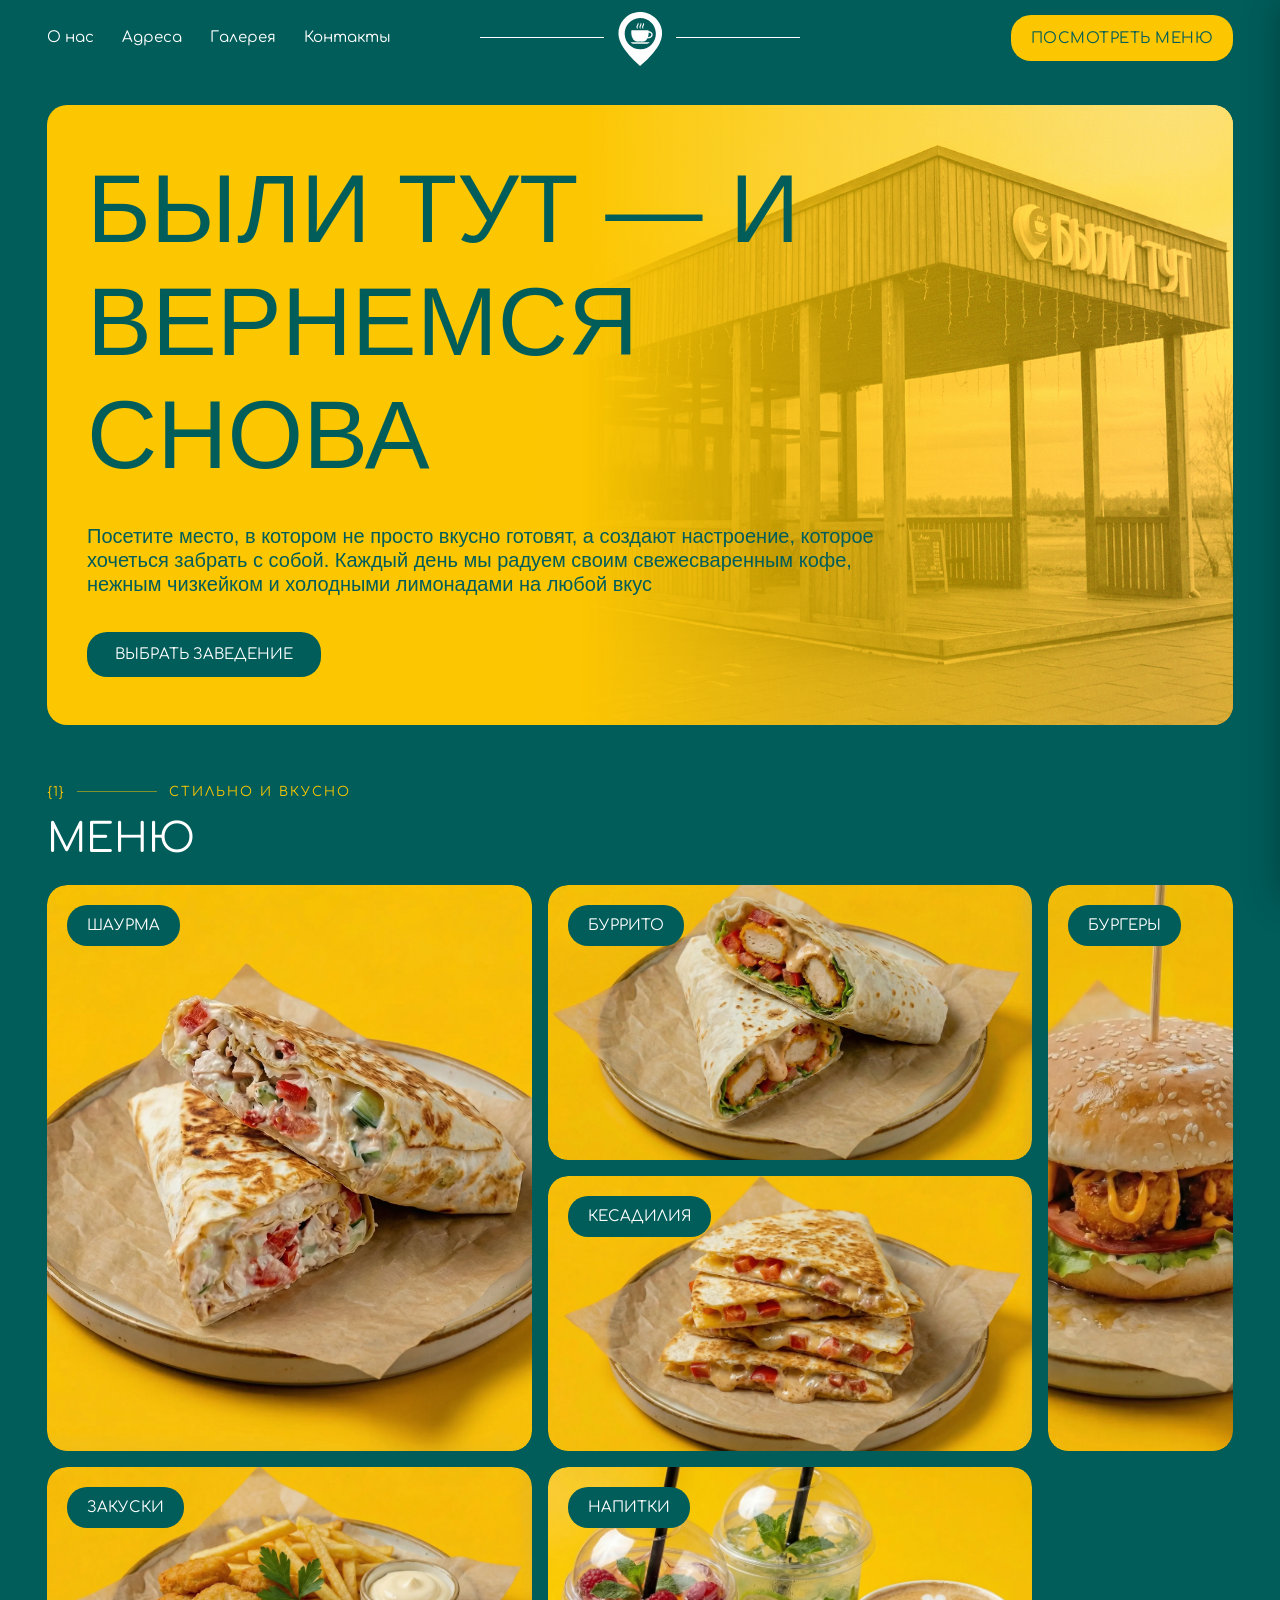
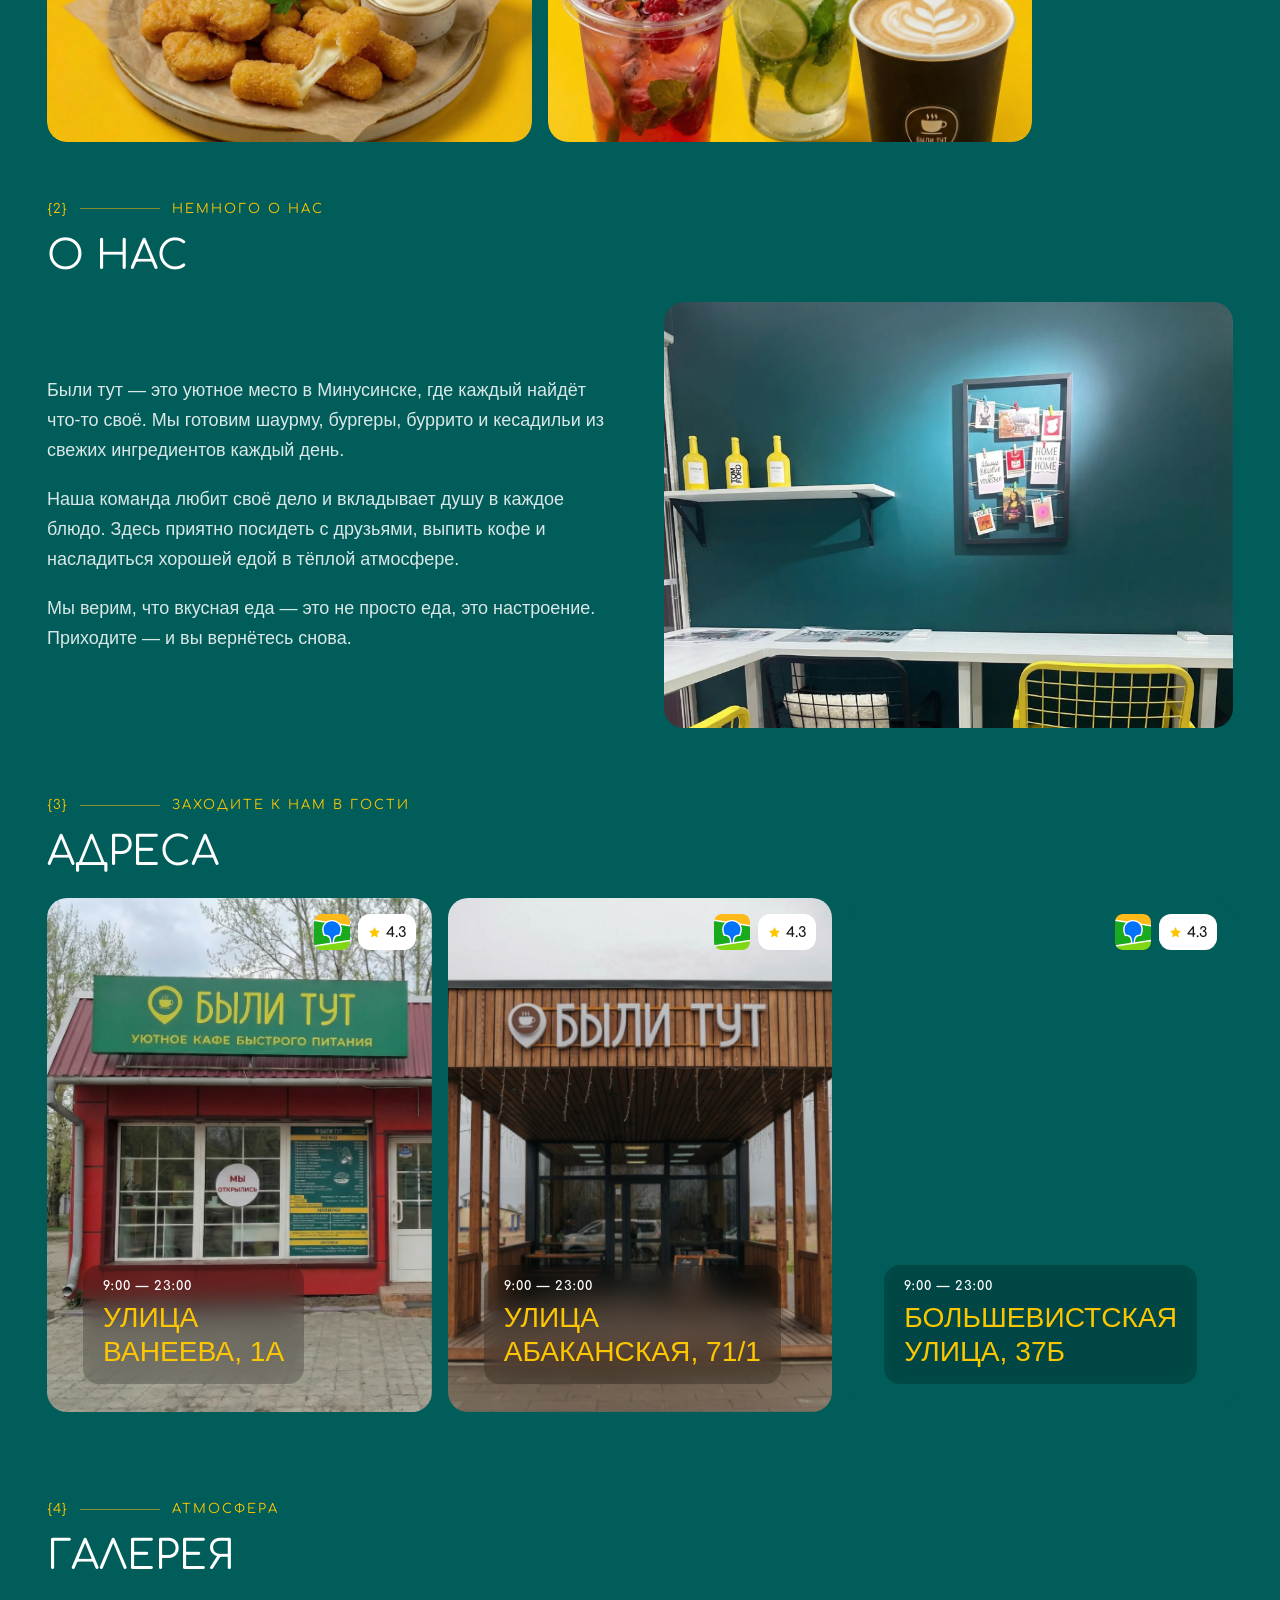
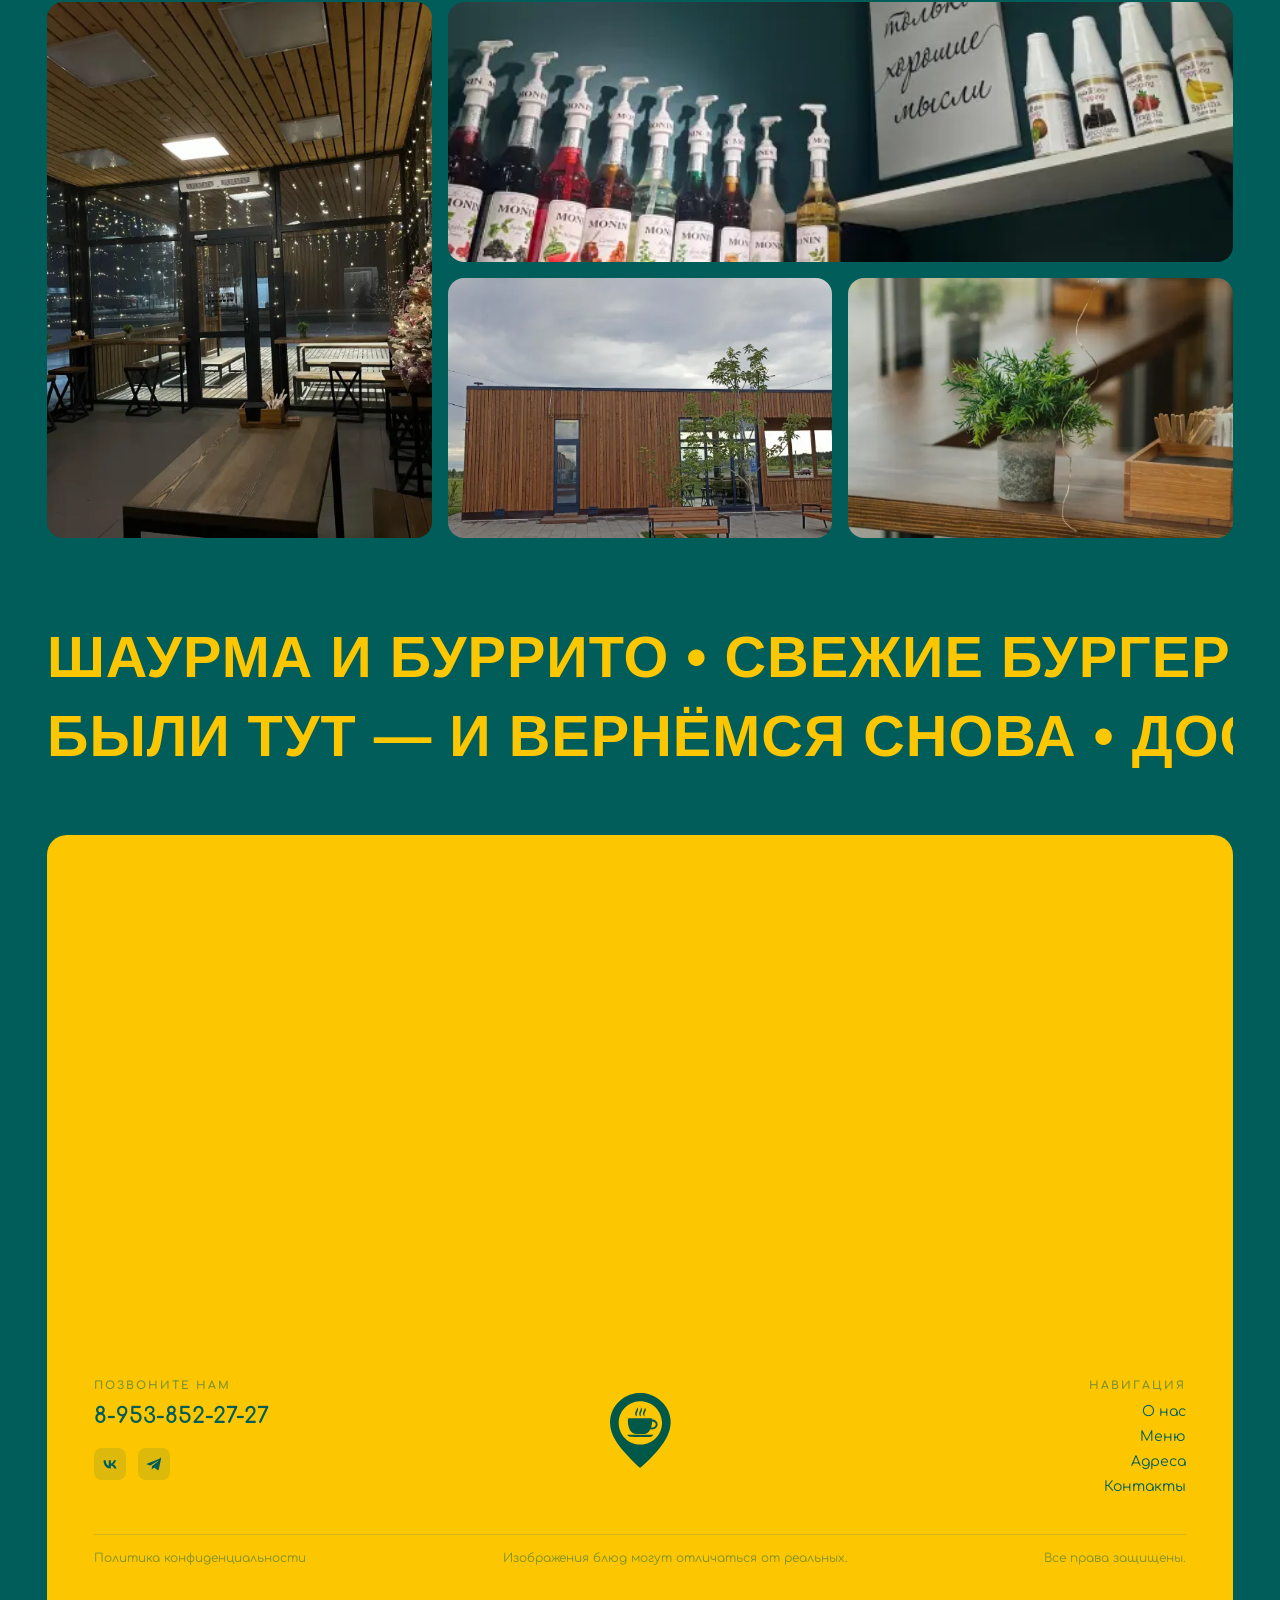
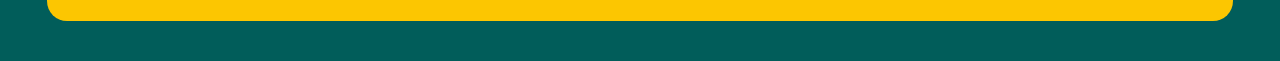
==== index.html @ b08dc9a2 "Add files via upload" ====
<!DOCTYPE html>
<html lang="ru">
<head>
  <meta charset="UTF-8" />
  <meta name="viewport" content="width=device-width, initial-scale=1.0" />

  <!-- SEO -->
  <title>Были Тут — кофейня в Минусинске</title>
  <meta name="description" content="Кофейня «Были Тут» в Минусинске. Свежесваренный кофе, нежные чизкейки, холодные лимонады. Три адреса: ул. Ванеева 1А, ул. Абаканская 71/1, Большевистская 37Б. Режим работы 9:00–23:00." />
  <meta name="keywords" content="кофейня Минусинск, кофе Минусинск, Были Тут, чизкейк, лимонад, кафе Минусинск" />
  <meta name="author" content="Были Тут" />
  <meta name="robots" content="index, follow" />
  <link rel="canonical" href="https://bulitut.ru/" />

  <!-- Open Graph (ВКонтакте, Telegram, соцсети) -->
  <meta property="og:type" content="website" />
  <meta property="og:url" content="https://bulitut.ru/" />
  <meta property="og:title" content="Были Тут — кофейня в Минусинске" />
  <meta property="og:description" content="Свежесваренный кофе, нежные чизкейки и холодные лимонады. Три адреса в Минусинске. Режим работы 9:00–23:00." />
  <meta property="og:image" content="https://bulitut.ru/images/og-image.png" />
  <meta property="og:locale" content="ru_RU" />
  <meta property="og:site_name" content="Были Тут" />

  <!-- Favicon -->
  <link rel="icon" type="image/svg+xml" href="images/logo.svg" />
  <link rel="apple-touch-icon" href="images/logo.svg" />
  <meta name="theme-color" content="#015d5a" />

  <link rel="stylesheet" href="style.css" />
  <link href="https://fonts.googleapis.com/css2?family=Comfortaa:wght@400;700&display=swap" rel="stylesheet" />
</head>
<body>

  <div class="page-transition" id="pageTransition"></div>

  <!-- NAVBAR -->
  <header class="navbar">
    <div class="navbar__inner">

      <nav class="navbar__links">
        <a href="#about">О нас</a>
        <a href="#addresses">Адреса</a>
        <a href="#gallery">Галерея</a>
        <a href="#contacts">Контакты</a>
      </nav>

      <div class="navbar__center">
        <div class="navbar__line"></div>
        <div class="navbar__logo">
          <img src="images/logo.svg" alt="Логотип" />
        </div>
        <div class="navbar__line"></div>
      </div>

      <div class="navbar__right">
        <a href="menu.html" class="navbar__yellow-btn">
          <span class="navbar__yellow-btn-text">ПОСМОТРЕТЬ МЕНЮ</span>
        </a>
      </div>

    </div>

    <!-- Mobile burger -->
    <button class="navbar__burger" id="burgerBtn" aria-label="Меню">
      <span></span><span></span><span></span>
    </button>

  </header>

  <!-- Drawer overlay -->
  <div class="drawer-overlay" id="drawerOverlay"></div>

  <!-- Side drawer -->
  <div class="drawer" id="mobileMenu">
    <button class="drawer__close" id="drawerClose" aria-label="Закрыть">&#x2715;</button>
    <nav class="drawer__nav">
      <a href="#about" class="drawer__link">О нас</a>
      <a href="#addresses" class="drawer__link">Адреса</a>
      <a href="#gallery" class="drawer__link">Галерея</a>
      <a href="#contacts" class="drawer__link">Контакты</a>
      <a href="menu.html" class="drawer__link drawer__link--menu">Посмотреть меню</a>
    </nav>
    <div class="drawer__socials">
      <a href="https://vk.com/im/channels/-231061182" class="drawer__social" target="_blank" aria-label="ВКонтакте">
        <span class="drawer__social__icon">
          <svg width="20" height="20" viewBox="0 0 36 36" fill="none" xmlns="http://www.w3.org/2000/svg">
            <path d="M19.267 25.967c-8.134 0-12.775-5.567-12.967-14.834h4.067c.133 6.6 3.034 9.4 5.334 9.967V11.133h3.833v5.867c2.267-.25 4.65-2.867 5.45-5.867h3.833c-.617 3.65-3.233 6.267-5.083 7.367 1.85.9 4.833 3.2 5.967 7.467h-4.217c-.9-2.8-3.133-4.967-5.95-5.25v5.25h-.267z" fill="currentColor"/>
          </svg>
        </span>
        <span>ВКонтакте</span>
      </a>
      <a href="https://t.me/bili_tut_minusinsk" class="drawer__social" target="_blank" aria-label="Telegram">
        <span class="drawer__social__icon">
          <svg width="20" height="20" viewBox="0 0 36 36" fill="none" xmlns="http://www.w3.org/2000/svg">
            <path d="M28.974 8.207 6.25 16.924c-1.517.608-1.508 1.453-.277 1.83l5.748 1.793 13.307-8.393c.628-.382 1.202-.177.73.243L14.3 21.88l-.424 5.927c.623 0 .898-.286 1.244-.62l2.985-2.9 6.207 4.583c1.143.63 1.965.305 2.25-1.06l4.073-19.18c.416-1.667-.636-2.423-2.661-1.423z" fill="currentColor"/>
          </svg>
        </span>
        <span>Telegram</span>
      </a>
    </div>
  </div>

  <main>

    <!-- HERO -->
    <section class="hero section-container" id="hero">
      <div class="hero__card">
        <img src="images/webp/background.webp" alt="" class="hero__bg" />
        <h1 class="hero__title">БЫЛИ ТУТ — И ВЕРНЕМСЯ СНОВА</h1>
        <p class="hero__desc">Посетите место, в котором не просто вкусно готовят, а создают настроение, которое хочеться забрать с собой. Каждый день мы радуем своим свежесваренным кофе, нежным чизкейком и холодными лимонадами на любой вкус</p>
        <a href="#addresses" class="btn-menu">ВЫБРАТЬ ЗАВЕДЕНИЕ</a>
      </div>
    </section>

    <!-- MENU SECTION -->
    <section class="menu-section section-container" id="menu">
      <div class="section-header">
        <span class="section-header__num">{1}</span>
        <span class="section-header__line"></span>
        <span class="section-header__sub">Стильно и вкусно</span>
      </div>
      <h2 class="section-title">МЕНЮ</h2>
      <div class="menu-grid">

        <!-- Большая карточка слева, занимает 2 строки -->
        <a href="menu.html#cat-shawarma" class="menu-card menu-card--big">
          <img src="images/webp/shawarma.webp" alt="Шаурма" class="menu-card__img" />
          <div class="card-label card-label--active" data-tab="shawarma">ШАУРМА</div>
        </a>

        <!-- Центр, верхняя -->
        <a href="menu.html#cat-burrito" class="menu-card menu-card--mid-top">
          <img src="images/webp/burito.webp" alt="Буррито" class="menu-card__img" />
          <div class="card-label" data-tab="burrito">БУРРИТО</div>
        </a>

        <!-- Узкая правая, занимает 2 строки -->
        <a href="menu.html#cat-burgers" class="menu-card menu-card--narrow">
          <img src="images/webp/burger.webp" alt="Бургеры" class="menu-card__img" />
          <div class="card-label" data-tab="burgers">БУРГЕРЫ</div>
        </a>

        <!-- Центр, нижняя -->
        <a href="menu.html#cat-kesadiliya" class="menu-card menu-card--mid-bot">
          <img src="images/webp/kesadiliya.webp" alt="Кесадилия" class="menu-card__img" />
          <div class="card-label" data-tab="kesadiliya">КЕСАДИЛИЯ</div>
        </a>

        <!-- Нижний ряд: левая -->
        <a href="menu.html#cat-snacks" class="menu-card menu-card--bot-left">
          <img src="images/webp/zakuski.webp" alt="Закуски" class="menu-card__img" />
          <div class="card-label" data-tab="snacks">ЗАКУСКИ</div>
        </a>

        <!-- Нижний ряд: правая -->
        <a href="menu.html#cat-drinks" class="menu-card menu-card--bot-right">
          <img src="images/webp/napitki.webp" alt="Напитки" class="menu-card__img" />
          <div class="card-label" data-tab="drinks">НАПИТКИ</div>
        </a>

      </div>
    </section>

    <!-- ABOUT -->
    <section class="about-section section-container" id="about">
      <div class="section-header">
        <span class="section-header__num">{2}</span>
        <span class="section-header__line"></span>
        <span class="section-header__sub">Немного о нас</span>
      </div>
      <h2 class="section-title">О НАС</h2>
      <div class="about-grid">
        <div class="about-grid__text">
          <p class="about-text">Были тут — это уютное место в Минусинске, где каждый найдёт что-то своё. Мы готовим шаурму, бургеры, буррито и кесадильи из свежих ингредиентов каждый день.</p>
          <p class="about-text">Наша команда любит своё дело и вкладывает душу в каждое блюдо. Здесь приятно посидеть с друзьями, выпить кофе и насладиться хорошей едой в тёплой атмосфере.</p>
          <p class="about-text">Мы верим, что вкусная еда — это не просто еда, это настроение. Приходите — и вы вернётесь снова.</p>
        </div>
        <div class="about-grid__img">
          <img src="images/webp/about.webp" alt="О нас" class="about-img" />
        </div>
      </div>
    </section>

    <!-- ADDRESSES -->
    <section class="addresses-section section-container" id="addresses">
      <div class="section-header">
        <span class="section-header__num">{3}</span>
        <span class="section-header__line"></span>
        <span class="section-header__sub">Заходите к нам в гости</span>
      </div>
      <h2 class="section-title">АДРЕСА</h2>

      <div class="addresses-grid">
        <div class="address-card address-card--img">
          <img src="images/webp/adres1.webp" alt="" class="address-card__bg" />
          <div class="address-card__glass"></div>
          <div class="address-card__badges">
            <a href="https://2gis.ru/minusinsk/firm/70000001091619477" class="address-badge address-badge--2gis" target="_blank" aria-label="2GIS">
              <img src="images/2gis.svg" alt="2GIS" width="36" height="36" />
            </a>
            <div class="address-badge address-badge--rating">
              <svg width="13" height="13" viewBox="0 0 24 24" fill="#FCC601" xmlns="http://www.w3.org/2000/svg"><path d="M12 2l3.09 6.26L22 9.27l-5 4.87L18.18 21 12 17.77 5.82 21 7 14.14 2 9.27l6.91-1.01L12 2z"/></svg>
              <span>4.3</span>
            </div>
          </div>
          <div class="address-card__info address-card__info--blur">
            <p class="address-card__hours">9:00 — 23:00</p>
            <p class="address-card__text">УЛИЦА<br>ВАНЕЕВА, 1А</p>
          </div>
        </div>
        <div class="address-card address-card--img">
          <img src="images/webp/adres2.webp" alt="" class="address-card__bg" />
          <div class="address-card__glass"></div>
          <div class="address-card__badges">
            <a href="https://2gis.ru/minusinsk/firm/70000001091619477" class="address-badge address-badge--2gis" target="_blank" aria-label="2GIS">
              <img src="images/2gis.svg" alt="2GIS" width="36" height="36" />
            </a>
            <div class="address-badge address-badge--rating">
              <svg width="13" height="13" viewBox="0 0 24 24" fill="#FCC601" xmlns="http://www.w3.org/2000/svg"><path d="M12 2l3.09 6.26L22 9.27l-5 4.87L18.18 21 12 17.77 5.82 21 7 14.14 2 9.27l6.91-1.01L12 2z"/></svg>
              <span>4.3</span>
            </div>
          </div>
          <div class="address-card__info address-card__info--blur">
            <p class="address-card__hours">9:00 — 23:00</p>
            <p class="address-card__text">УЛИЦА<br>АБАКАНСКАЯ, 71/1</p>
          </div>
        </div>
        <div class="address-card address-card--img">
          <div class="address-card__glass"></div>
          <div class="address-card__badges">
            <a href="https://2gis.ru/minusinsk/search/Були%20Тут" class="address-badge address-badge--2gis" target="_blank" aria-label="2GIS">
              <img src="images/2gis.svg" alt="2GIS" width="36" height="36" />
            </a>
            <div class="address-badge address-badge--rating">
              <svg width="13" height="13" viewBox="0 0 24 24" fill="#FCC601" xmlns="http://www.w3.org/2000/svg"><path d="M12 2l3.09 6.26L22 9.27l-5 4.87L18.18 21 12 17.77 5.82 21 7 14.14 2 9.27l6.91-1.01L12 2z"/></svg>
              <span>4.3</span>
            </div>
          </div>
          <div class="address-card__info address-card__info--blur">
            <p class="address-card__hours">9:00 — 23:00</p>
            <p class="address-card__text">БОЛЬШЕВИСТСКАЯ<br>УЛИЦА, 37Б</p>
          </div>
        </div>
      </div><!-- /addresses-grid -->
    </section>

    <!-- GALLERY -->
    <section class="gallery-section section-container" id="gallery">
      <div class="section-header">
        <span class="section-header__num">{4}</span>
        <span class="section-header__line"></span>
        <span class="section-header__sub">Атмосфера</span>
      </div>
      <h2 class="section-title">ГАЛЕРЕЯ</h2>
      <div class="gallery-grid">
        <div class="gallery-cell gallery-cell--big" onclick="openLightbox('images/webp/photo1.webp')">
          <img src="images/webp/photo1.webp" alt="" class="gallery-img" />
        </div>
        <div class="gallery-cell gallery-cell--sm" onclick="openLightbox('images/webp/photo2.webp')">
          <img src="images/webp/photo2.webp" alt="" class="gallery-img" />
        </div>
        <div class="gallery-cell gallery-cell--sm" onclick="openLightbox('images/webp/photo3.webp')">
          <img src="images/webp/photo3.webp" alt="" class="gallery-img" />
        </div>
        <div class="gallery-cell gallery-cell--sm" onclick="openLightbox('images/webp/photo4.webp')">
          <img src="images/webp/photo4.webp" alt="" class="gallery-img" />
        </div>
      </div>

      <!-- LIGHTBOX -->
      <div class="lightbox" id="lightbox" onclick="closeLightbox(event)">
        <button class="lightbox__close" onclick="closeLightbox()">&times;</button>
        <img src="" alt="" class="lightbox__img" id="lightbox-img" />
      </div>
    </section>

  <!-- MARQUEE TICKER -->
  <section class="ticker">
    <div class="ticker__inner">
      <div class="ticker__row ticker__row--1">
        <div class="ticker__track">
          <span>ШАУРМА И БУРРИТО &bull; СВЕЖИЕ БУРГЕРЫ КАЖДЫЙ ДЕНЬ &bull; КЕСАДИЛЬЯ С ЛЮБОЙ НАЧИНКОЙ &bull; ЗАКУСКИ И ЗАВТРАКИ ВЕСЬ ДЕНЬ &bull; ОГРОМНЫЙ ВЫБОР ЛИМОНАДОВ &bull; КОФЕ НА ЗЕРНЕ &bull; ШАУРМА И БУРРИТО &bull; СВЕЖИЕ БУРГЕРЫ КАЖДЫЙ ДЕНЬ &bull; КЕСАДИЛЬЯ С ЛЮБОЙ НАЧИНКОЙ &bull; ЗАКУСКИ И ЗАВТРАКИ ВЕСЬ ДЕНЬ &bull; ОГРОМНЫЙ ВЫБОР ЛИМОНАДОВ &bull; КОФЕ НА ЗЕРНЕ &bull;</span>
        </div>
      </div>
      <div class="ticker__row ticker__row--2">
        <div class="ticker__track ticker__track--reverse">
          <span>БЫЛИ ТУТ — И ВЕРНЁМСЯ СНОВА &bull; ДОСТАВКА ПО МИНУСИНСКУ &bull; ВЫБОР КАКАО, ДЕСЕРТОВ, ВЫПЕЧКИ И ЗАКУСОК &bull; ГОТОВИМ ИЗ СВЕЖИХ ИНГРЕДИЕНТОВ &bull; УЮТНАЯ АТМОСФЕРА &bull; РАБОТАЕМ 9:00 — 23:00 &bull; БЫЛИ ТУТ — И ВЕРНЁМСЯ СНОВА &bull; ДОСТАВКА ПО МИНУСИНСКУ &bull; ВЫБОР КАКАО, ДЕСЕРТОВ, ВЫПЕЧКИ И ЗАКУСОК &bull; ГОТОВИМ ИЗ СВЕЖИХ ИНГРЕДИЕНТОВ &bull; УЮТНАЯ АТМОСФЕРА &bull; РАБОТАЕМ 9:00 — 23:00 &bull;</span>
        </div>
      </div>
    </div>
  </section>

  </main>

  <!-- FOOTER -->
  <footer class="footer">
    <div class="section-container">
    <div class="footer__card">
    <div class="footer__map-section">
      <div id="footer-map" class="footer__map"></div>
    </div>
    <div class="footer__inner">

      <div class="footer__left">
        <p class="footer__label">Позвоните нам</p>
        <a href="tel:+79538522727" class="footer__phone">8-953-852-27-27</a>
        <div class="footer__socials">
          <a href="https://vk.com/im/channels/-231061182" class="footer__social-link" target="_blank" aria-label="ВКонтакте">
            <svg width="20" height="20" viewBox="0 0 36 36" fill="none" xmlns="http://www.w3.org/2000/svg">
              <path d="M19.267 25.967c-8.134 0-12.775-5.567-12.967-14.834h4.067c.133 6.6 3.034 9.4 5.334 9.967V11.133h3.833v5.867c2.267-.25 4.65-2.867 5.45-5.867h3.833c-.617 3.65-3.233 6.267-5.083 7.367 1.85.9 4.833 3.2 5.967 7.467h-4.217c-.9-2.8-3.133-4.967-5.95-5.25v5.25h-.267z" fill="currentColor"/>
            </svg>
          </a>
          <a href="https://t.me/bili_tut_minusinsk" class="footer__social-link" target="_blank" aria-label="Telegram">
            <svg width="20" height="20" viewBox="0 0 36 36" fill="none" xmlns="http://www.w3.org/2000/svg">
              <path d="M28.974 8.207 6.25 16.924c-1.517.608-1.508 1.453-.277 1.83l5.748 1.793 13.307-8.393c.628-.382 1.202-.177.73.243L14.3 21.88l-.424 5.927c.623 0 .898-.286 1.244-.62l2.985-2.9 6.207 4.583c1.143.63 1.965.305 2.25-1.06l4.073-19.18c.416-1.667-.636-2.423-2.661-1.423z" fill="currentColor"/>
            </svg>
          </a>
        </div>
      </div>

      <div class="footer__center">
        <a href="#" onclick="window.scrollTo({top:0,behavior:'smooth'});return false;">
          <img src="images/logo.svg" alt="Логотип" class="footer__logo" />
        </a>
      </div>

      <div class="footer__right">
        <p class="footer__label">Навигация</p>
        <nav class="footer__nav">
          <a href="#about">О нас</a>
          <a href="#menu">Меню</a>
          <a href="#addresses">Адреса</a>
          <a href="#contacts">Контакты</a>
        </nav>
      </div>

    </div>

    <div class="footer__divider"></div>

    <div class="footer__bottom">
      <a href="#" class="footer__privacy">Политика конфиденциальности</a>
      <span class="footer__copy">Изображения блюд могут отличаться от реальных.</span>
      <span class="footer__rights">Все права защищены.</span>
    </div>
    </div><!-- /footer__card -->
    </div><!-- /section-container -->
  </footer>

  <script>
    const pt = document.getElementById('pageTransition');

    // Плавное появление при загрузке
    window.addEventListener('DOMContentLoaded', () => {
      requestAnimationFrame(() => {
        pt.classList.add('page-transition--hidden');
      });
    });

    // Плавный уход при переходе на menu.html
    document.addEventListener('DOMContentLoaded', () => {
      document.querySelectorAll('a[href="menu.html"]').forEach(link => {
        link.addEventListener('click', function(e) {
          e.preventDefault();
          const href = this.href;
          pt.classList.remove('page-transition--hidden');
          setTimeout(() => { window.location.href = href; }, 280);
        });
      });

      // Drawer toggle
      const burger = document.getElementById('burgerBtn');
      const drawer = document.getElementById('mobileMenu');
      const overlay = document.getElementById('drawerOverlay');
      const drawerClose = document.getElementById('drawerClose');

      function openDrawer() {
        drawer.classList.add('open');
        overlay.classList.add('open');
        document.body.style.overflow = 'hidden';
      }

      function closeDrawer() {
        drawer.classList.remove('open');
        overlay.classList.remove('open');
        document.body.style.overflow = '';
      }

      burger.addEventListener('click', openDrawer);
      drawerClose.addEventListener('click', closeDrawer);
      overlay.addEventListener('click', closeDrawer);

      drawer.querySelectorAll('a').forEach(link => {
        link.addEventListener('click', closeDrawer);
      });
    });
  </script>

  <script src="https://api-maps.yandex.ru/2.1/?apikey=YOUR_API_KEY&lang=ru_RU" type="text/javascript"></script>
  <script>
    ymaps.ready(init);
    function init(){
      var myMap = new ymaps.Map("footer-map", {
        center: [53.7098, 91.6872],
        zoom: 13,
        controls: ['zoomControl']
      });
      
      var locations = [
        {coords: [53.7098, 91.6872], name: 'ул. Ванеева, 1А'},
        {coords: [53.7050, 91.6950], name: 'ул. Абаканская, 71/1'},
        {coords: [53.699882, 91.710499], name: 'Большевистская ул., 37Б'}
      ];
      
      locations.forEach(function(loc) {
        var placemark = new ymaps.Placemark(loc.coords, {
          balloonContent: loc.name
        }, {
          preset: 'islands#redDotIcon'
        });
        myMap.geoObjects.add(placemark);
      });
    }
  </script>
  <script src="script.js"></script>
  <script>
    function openLightbox(src) {
      document.getElementById('lightbox-img').src = src;
      document.getElementById('lightbox').classList.add('active');
      document.body.style.overflow = 'hidden';
    }
    function closeLightbox(e) {
      if (e && e.target === document.getElementById('lightbox-img')) return;
      document.getElementById('lightbox').classList.remove('active');
      document.getElementById('lightbox-img').src = '';
      document.body.style.overflow = '';
    }
    document.addEventListener('keydown', function(e) {
      if (e.key === 'Escape') closeLightbox();
    });
  </script>
</body>
</html>
---- style.css ----
/* ===========================
   FONTS
   =========================== */
@font-face {
  font-family: 'TildaSans';
  src: url('images/TildaSans-VF.ttf') format('truetype');
  font-weight: 100 900;
}

/* ===========================
   RESET
   =========================== */
*, *::before, *::after {
  box-sizing: border-box;
  margin: 0;
  padding: 0;
}

html { scroll-behavior: smooth; }

body {
  background-color: #015d5a;
  color: #fff;
  font-family: 'Comfortaa', sans-serif;
  min-height: 100vh;
}

/* ===========================
   CONTAINER
   =========================== */
.section-container {
  width: 100%;
  max-width: 1440px;
  margin: 0 auto;
  padding-left: 47px;
  padding-right: 47px;
}

/* ===========================
   NAVBAR
   =========================== */
.navbar {
  position: sticky;
  top: 0;
  z-index: 100;
  background-color: #015d5a;
  width: 100%;
}

.navbar__inner {
  max-width: 1440px;
  margin: 0 auto;
  padding: 0 47px;
  height: 75px;
  display: flex;
  align-items: center;
  justify-content: space-between;
  position: relative;
}

/* Left links */
.navbar__links {
  display: flex;
  align-items: center;
  gap: 28px;
  flex-shrink: 0;
}

.navbar__links a {
  color: #fff;
  text-decoration: none;
  font-family: 'Comfortaa', sans-serif;
  font-size: 15px;
  white-space: nowrap;
}

.navbar__links a:hover { opacity: 0.75; }

/* Center: line + logo + line */
.navbar__center {
  position: absolute;
  left: 50%;
  transform: translateX(-50%);
  display: flex;
  align-items: center;
  gap: 0;
  width: 320px;
}

.navbar__line {
  flex: 1;
  max-width: 160px;
  height: 1px;
  background: #fff;
}

.navbar__logo {
  flex-shrink: 0;
  width: 72px;
  height: 75px;
  display: flex;
  align-items: center;
  justify-content: center;
}

.navbar__logo img {
  width: 72px;
  height: auto;
  object-fit: contain;
  display: block;
}

/* Right: phone + yellow btn */
.navbar__right {
  display: flex;
  align-items: center;
  gap: 12px;
  flex-shrink: 0;
}

.navbar__phone-box {
  border: 1px solid #fcc601;
  border-radius: 20px;
  padding: 0 20px;
  height: 46px;
  min-height: 46px;
  display: flex;
  align-items: center;
  justify-content: center;
  box-sizing: border-box;
}

.navbar__phone {
  color: #fff;
  text-decoration: none;
  font-family: 'Comfortaa', sans-serif;
  font-size: 15px;
  white-space: nowrap;
  line-height: 1;
  display: flex;
  align-items: center;
  padding-top: 2px;
}

.navbar__yellow-btn {
  background-color: #fcc601;
  border-radius: 20px;
  height: 46px;
  min-height: 46px;
  width: auto;
  padding: 0 20px;
  display: flex;
  align-items: center;
  justify-content: center;
  gap: 10px;
  cursor: pointer;
  box-sizing: border-box;
  text-decoration: none;
  flex-shrink: 0;
}
.navbar__yellow-btn-text {
  font-family: 'Comfortaa', sans-serif;
  font-size: 15px;
  color: #015d5a;
  letter-spacing: 0.5px;
  padding-top: 2px;
}

/* Burger (mobile only) */
.navbar__burger {
  display: none;
  flex-direction: column;
  justify-content: space-between;
  width: 26px;
  height: 18px;
  background: none;
  border: none;
  cursor: pointer;
  padding: 0;
  position: absolute;
  right: 47px;
  top: 50%;
  transform: translateY(-50%);
}

.navbar__burger span {
  display: block;
  width: 100%;
  height: 2px;
  background: #fff;
  border-radius: 2px;
  transition: all 0.3s;
}

/* ===========================
   DRAWER (side menu)
   =========================== */
.drawer-overlay {
  display: none;
  position: fixed;
  inset: 0;
  background: rgba(0, 0, 0, 0.45);
  z-index: 200;
  opacity: 0;
  transition: opacity 0.3s ease;
}

.drawer-overlay.open {
  display: block;
  opacity: 1;
}

.drawer {
  position: fixed;
  top: 0;
  right: 0;
  bottom: 0;
  width: 280px;
  background: #015d5a;
  z-index: 201;
  display: flex;
  flex-direction: column;
  padding: 28px 28px 36px;
  transform: translateX(100%);
  transition: transform 0.32s cubic-bezier(0.4, 0, 0.2, 1);
  box-shadow: -4px 0 32px rgba(0,0,0,0.25);
}

.drawer.open {
  transform: translateX(0);
}

.drawer__close {
  align-self: flex-end;
  width: 36px;
  height: 36px;
  border-radius: 50%;
  background: rgba(255,255,255,0.12);
  border: none;
  color: #fff;
  font-size: 17px;
  cursor: pointer;
  display: flex;
  align-items: center;
  justify-content: center;
  margin-bottom: 32px;
  flex-shrink: 0;
  transition: background 0.2s;
}

.drawer__close:hover {
  background: rgba(255,255,255,0.22);
}

.drawer__nav {
  display: flex;
  flex-direction: column;
  gap: 8px;
  flex: 1;
}

.drawer__link {
  color: rgba(255,255,255,0.85);
  text-decoration: none;
  font-family: 'Comfortaa', sans-serif;
  font-size: 18px;
  font-weight: 400;
  padding: 10px 0;
  transition: color 0.2s;
}

.drawer__link:hover {
  color: #fcc601;
}

.drawer__link--menu {
  margin-top: 16px;
  background: #fcc601;
  color: #015d5a;
  border-radius: 20px;
  padding: 13px 20px;
  font-weight: 700;
  font-size: 14px;
  text-align: center;
  letter-spacing: 0.5px;
  border-bottom: none;
}

.drawer__link--menu:hover {
  opacity: 0.88;
  color: #015d5a;
}

.drawer__socials {
  display: flex;
  flex-direction: column;
  gap: 10px;
  margin-top: 28px;
}

.drawer__social {
  display: flex;
  align-items: center;
  gap: 12px;
  color: rgba(255,255,255,0.7);
  text-decoration: none;
  font-family: 'Comfortaa', sans-serif;
  font-size: 14px;
  transition: color 0.2s;
  padding: 4px 0;
}

.drawer__social:hover {
  color: #fff;
}

.drawer__social__icon {
  display: flex;
  align-items: center;
  justify-content: center;
  width: 32px;
  height: 32px;
  border-radius: 8px;
  background: rgba(255,255,255,0.12);
  flex-shrink: 0;
  transition: background 0.2s;
}

.drawer__social:hover .drawer__social__icon {
  background: rgba(255,255,255,0.22);
}

.drawer__social svg {
  width: 20px;
  height: 20px;
}

/* ===========================
   HERO
   =========================== */
.hero {
  padding-top: 30px;
  padding-bottom: 50px;
}

.hero__card {
  background-color: #fcc601;
  border-radius: 20px;
  padding: 48px 40px 48px 40px;
  width: 100%;
  position: relative;
  overflow: hidden;
}

.hero__card::after {
  content: '';
  position: absolute;
  inset: 0;
  z-index: 2;
  border-radius: 20px;
  pointer-events: none;
  opacity: 0.32;
  -webkit-mask-image: linear-gradient(to right, transparent 40%, rgba(0,0,0,0.5) 65%, black 82%);
  mask-image: linear-gradient(to right, transparent 40%, rgba(0,0,0,0.5) 65%, black 82%);
  background-image: url("data:image/svg+xml,%3Csvg viewBox='0 0 256 256' xmlns='http://www.w3.org/2000/svg'%3E%3Cfilter id='noise'%3E%3CfeTurbulence type='fractalNoise' baseFrequency='0.9' numOctaves='4' stitchTiles='stitch'/%3E%3C/filter%3E%3Crect width='100%25' height='100%25' filter='url(%23noise)'/%3E%3C/svg%3E");
  background-size: 80px 80px;
  background-repeat: repeat;
  mix-blend-mode: overlay;
  animation: grainShift 0.08s steps(1) infinite;
}

@keyframes grainShift {
  0%   { background-position: 0 0; }
  10%  { background-position: -5% -10%; }
  20%  { background-position: -15% 5%; }
  30%  { background-position: 7% -25%; }
  40%  { background-position: -5% 25%; }
  50%  { background-position: -15% 10%; }
  60%  { background-position: 15% 0%; }
  70%  { background-position: 0% 15%; }
  80%  { background-position: 3% 35%; }
  90%  { background-position: -10% 10%; }
  100% { background-position: 0 0; }
}

/* Hero background image */
.hero__bg {
  position: absolute;
  top: 0;
  right: 0;
  width: 55%;
  height: 100%;
  object-fit: cover;
  object-position: 90% 70%;
  z-index: 0;
  filter: sepia(1) saturate(1.8) brightness(0.95) hue-rotate(-10deg);
  -webkit-mask-image: linear-gradient(to right, transparent 0%, rgba(0,0,0,0.6) 63%, black 93%);
  mask-image: linear-gradient(to right, transparent 0%, rgba(0,0,0,0.6) 63%, black 93%);
}

/* Yellow color overlay on top of hero bg */
.hero__card::before {
  content: '';
  position: absolute;
  top: 0;
  right: 0;
  width: 55%;
  height: 100%;
  background: linear-gradient(to right, transparent 0%, rgba(252,198,1,0.25) 50%, rgba(252,198,1,0.45) 100%);
  z-index: 1;
  border-radius: 0 20px 20px 0;
  pointer-events: none;
}

/* Поднять текст поверх фото */
.hero__card > *:not(.hero__bg) {
  position: relative;
  z-index: 3;
}

.hero__title {
  font-family: Arial, sans-serif;
  font-size: clamp(40px, 7.6vw, 110px);
  font-weight: normal;
  color: #015d5a;
  line-height: 1.16;
  margin-bottom: 32px;
  max-width: 860px;
}

.hero__desc {
  font-family: 'TildaSans', sans-serif;
  font-size: 20px;
  line-height: 120%;
  color: #015d5a;
  margin-bottom: 36px;
  max-width: 792px;
}

.btn-menu {
  display: inline-block;
  background-color: #015d5a;
  color: #fff;
  border: none;
  border-radius: 20px;
  padding: 14px 28px;
  font-family: 'Comfortaa', sans-serif;
  font-size: 15px;
  cursor: pointer;
  text-decoration: none;
  transition: opacity 0.2s;
}

.btn-menu:hover { opacity: 0.85; }

/* ===========================
   SECTION TITLE
   =========================== */
.section-title {
  font-family: 'Comfortaa', sans-serif;
  font-size: 40px;
  font-weight: normal;
  color: #fff;
  margin-bottom: 24px;
}
.section-header {
  display: flex;
  align-items: center;
  gap: 12px;
  margin-bottom: 18px;
}
.section-header__num {
  font-family: 'Comfortaa', sans-serif;
  font-size: 13px;
  color: #FCC601;
  letter-spacing: 1px;
  white-space: nowrap;
}
.section-header__line {
  flex: 1;
  height: 1px;
  background: #FCC601;
  opacity: 0.5;
  max-width: 80px;
}
.section-header__sub {
  font-family: 'Comfortaa', sans-serif;
  font-size: 13px;
  color: #FCC601;
  letter-spacing: 2px;
  text-transform: uppercase;
  white-space: nowrap;
}

/* ===========================
   MENU SECTION
   =========================== */
.menu-section {
  padding-top: 10px;
  padding-bottom: 50px;
}

/*
  Grid layout (from JSON coordinates, relative proportions):
  Columns: 552 | 551 | 211  → roughly 41% | 41% | 16%  (gap 16px)
  Rows:    row1=275px  row2=275px  row3=275px
  Big card:    col1, rows 1-2
  Mid-top:     col2, row1
  Narrow:      col3, rows 1-2
  Mid-bot:     col2, row2
  Bot-left:    col1, row3
  Bot-right:   col2, row3
*/
.menu-grid {
  display: grid;
  grid-template-columns: 552fr 551fr 211fr;
  grid-template-rows: 275px 275px 275px;
  gap: 16px;
}

.menu-card {
  background-color: #015d5a;
  border-radius: 20px;
  position: relative;
  overflow: hidden;
  display: block;
  text-decoration: none;
  cursor: pointer;
}

/* Big card: col1, rows 1+2 */
.menu-card--big {
  grid-column: 1 / 2;
  grid-row: 1 / 3;
}

/* Mid top: col2, row1 */
.menu-card--mid-top {
  grid-column: 2 / 3;
  grid-row: 1 / 2;
}

/* Narrow: col3, rows 1+2 */
.menu-card--narrow {
  grid-column: 3 / 4;
  grid-row: 1 / 3;
}

/* Mid bot: col2, row2 */
.menu-card--mid-bot {
  grid-column: 2 / 3;
  grid-row: 2 / 3;
}

/* Bot left: col1, row3 */
.menu-card--bot-left {
  grid-column: 1 / 2;
  grid-row: 3 / 4;
}

/* Bot right: col2, row3 */
.menu-card--bot-right {
  grid-column: 2 / 3;
  grid-row: 3 / 4;
}

/* Menu card image */
.menu-card__img {
  position: absolute;
  inset: 0;
  width: 100%;
  height: 100%;
  object-fit: cover;
  border-radius: 20px;
  z-index: 0;
  transform: scale(1);
  transition: transform 0.6s cubic-bezier(0.25, 0.46, 0.45, 0.94);
  will-change: transform;
}

.menu-card:hover .menu-card__img {
  transform: scale(1.07);
}

.menu-card--bot-right .menu-card__img {
  object-position: center 40%;
}

/* Label badge inside card */
.card-label {
  display: inline-block;
  background-color: #015d5a;
  color: #fff;
  font-family: 'Comfortaa', sans-serif;
  font-size: 15px;
  border-radius: 20px;
  padding: 12px 20px;
  position: absolute;
  top: 20px;
  left: 20px;
  cursor: default;
  user-select: none;
  white-space: nowrap;
  z-index: 1;
}

/* ===========================
   ABOUT SECTION
   =========================== */
.about-section {
  padding-top: 10px;
  padding-bottom: 60px;
}

.about-grid {
  display: grid;
  grid-template-columns: 1fr 1fr;
  gap: 48px;
  align-items: center;
}

.about-grid__text {
  display: flex;
  flex-direction: column;
  gap: 20px;
}

.about-text {
  font-family: 'TildaSans', sans-serif;
  font-size: 18px;
  line-height: 1.65;
  color: rgba(255, 255, 255, 0.85);
}

.about-grid__img {
  border-radius: 20px;
  overflow: hidden;
  aspect-ratio: 4 / 3;
  background-color: #015d5a;
}

.about-grid__img img {
  width: 100%;
  height: 100%;
  object-fit: cover;
  object-position: center 15%;
  display: block;
}

/* ===========================
   PAGE TRANSITION
   =========================== */
.page-transition {
  position: fixed;
  inset: 0;
  background: #015d5a;
  z-index: 99999;
  opacity: 1;
  pointer-events: all;
  transition: opacity 0.25s ease;
}

.page-transition--out {
  opacity: 1;
  pointer-events: all;
}

.page-transition--hidden {
  opacity: 0;
  pointer-events: none;
}

/* ===========================
   SECTION DIVIDER
   =========================== */
.section-divider {
  display: flex;
  align-items: center;
  gap: 20px;
  padding: 0 47px;
  margin: 8px 0;
}

.section-divider__line {
  flex: 1;
  height: 1px;
  background: rgba(1,93,90,0.2);
}

.section-divider__icon {
  width: 48px;
  height: 48px;
  border-radius: 50%;
  background: #015d5a;
  color: #fff;
  display: flex;
  align-items: center;
  justify-content: center;
  flex-shrink: 0;
}

/* ===========================
   ADDRESSES SECTION
   =========================== */
.addresses-section {
  padding-top: 10px;
  padding-bottom: 80px;
  overflow: hidden;
}


.addresses-grid {
  display: grid;
  grid-template-columns: repeat(3, 1fr);
  gap: 16px;
}

.address-card {
  background-color: #015d5a;
  border-radius: 20px;
  overflow: hidden;
  min-height: 514px;
  display: flex;
  align-items: flex-end;
  padding: 24px 32px;
}

.address-card__text {
  font-family: Arial, sans-serif;
  font-size: clamp(22px, 2.8vw, 40px);
  font-weight: normal;
  color: #015d5a;
  line-height: 1.2;
}

.address-card:nth-child(1) .address-card__text {
  max-width: 335px;
}

.address-card:nth-child(2) .address-card__text {
  max-width: 378px;
}

/* Address card with background image */
.address-card--img {
  position: relative;
  overflow: hidden;
}

.address-card__bg {
  position: absolute;
  inset: 0;
  width: 100%;
  height: 100%;
  object-fit: cover;
  z-index: 0;
  transform: scale(1);
  transition: transform 0.6s cubic-bezier(0.25, 0.46, 0.45, 0.94);
  will-change: transform;
}

.address-card--img:hover .address-card__bg {
  transform: scale(1.08);
}

/* Gradient overlay — removed */

/* Glass overlay — hidden */
.address-card__glass {
  display: none;
}

/* Top-right badges */
.address-card__badges {
  position: absolute;
  top: 16px;
  right: 16px;
  z-index: 3;
  display: flex;
  align-items: center;
  gap: 8px;
}

.address-badge {
  display: flex;
  align-items: center;
  justify-content: center;
  border-radius: 12px;
  height: 36px;
}

.address-badge--2gis {
  width: 36px;
  background: none;
  text-decoration: none;
  flex-shrink: 0;
  transition: opacity 0.2s;
  padding: 0;
}

.address-badge--2gis:hover { opacity: 0.85; }

.address-badge--rating {
  background: #fff;
  padding: 0 10px;
  gap: 5px;
  font-family: 'Comfortaa', sans-serif;
  font-size: 14px;
  font-weight: 700;
  color: #1a1a1a;
}

/* Blur backdrop behind text */
.address-card__info--blur {
  backdrop-filter: blur(12px) brightness(0.92);
  -webkit-backdrop-filter: blur(12px) brightness(0.92);
  background: rgba(0, 0, 0, 0.18);
  border-radius: 16px;
  padding: 14px 20px 16px;
  margin: 0 4px 4px;
  width: fit-content;
}

/* Text above all overlays */
.address-card--img .address-card__info {
  position: relative;
  z-index: 3;
  display: flex;
  flex-direction: column;
  gap: 4px;
}

.address-card--img .address-card__text {
  color: #FCC601;
  font-size: clamp(18px, 2.2vw, 32px);
}

.address-card__hours {
  font-family: 'Comfortaa', sans-serif;
  font-size: clamp(11px, 1vw, 13px);
  color: #fff;
  letter-spacing: 1px;
  font-weight: 700;
  margin-bottom: 4px;
}

/* ===========================
   GALLERY SECTION
   =========================== */
.gallery-section {
  padding-top: 10px;
  padding-bottom: 80px;
}

.gallery-grid {
  display: grid;
  grid-template-columns: 1fr 1fr 1fr;
  grid-template-rows: 260px 260px;
  gap: 16px;
}

.gallery-cell {
  overflow: hidden;
  border-radius: 16px;
  cursor: pointer;
}

/* ячейка 1 — большая, левая колонка, обе строки */
.gallery-grid > .gallery-cell:nth-child(1) {
  grid-column: 1;
  grid-row: 1 / 3;
}

/* ячейка 2 — правый верх, колонки 2-3, строка 1 */
.gallery-grid > .gallery-cell:nth-child(2) {
  grid-column: 2 / 4;
  grid-row: 1;
}

/* ячейка 3 — правый низ слева, колонка 2, строка 2 */
.gallery-grid > .gallery-cell:nth-child(3) {
  grid-column: 2;
  grid-row: 2;
}

/* ячейка 4 — правый низ справа, колонка 3, строка 2 */
.gallery-grid > .gallery-cell:nth-child(4) {
  grid-column: 3;
  grid-row: 2;
}

.gallery-img {
  width: 100%;
  height: 100%;
  object-fit: cover;
  display: block;
}

.gallery-grid > .gallery-cell:nth-child(2) .gallery-img {
  object-position: center 80%;
}

/* ===========================
   LIGHTBOX
   =========================== */
.lightbox {
  display: none;
  position: fixed;
  inset: 0;
  background: rgba(0, 0, 0, 0.85);
  z-index: 9999;
  align-items: center;
  justify-content: center;
}

.lightbox.active {
  display: flex;
}

.lightbox__img {
  max-width: 90vw;
  max-height: 90vh;
  border-radius: 12px;
  object-fit: contain;
  box-shadow: 0 8px 40px rgba(0,0,0,0.6);
}

.lightbox__close {
  position: absolute;
  top: 24px;
  right: 32px;
  font-size: 40px;
  color: #fff;
  cursor: pointer;
  line-height: 1;
  user-select: none;
  background: none;
  border: none;
  padding: 0;
}


/* ===========================
   TICKER / MARQUEE
   =========================== */
.ticker {
  width: 100%;
  background-color: #015d5a;
  padding: 0 0 60px;
}

.ticker__inner {
  max-width: 1440px;
  margin: 0 auto;
  padding: 0 47px;
  overflow: hidden;
}

.ticker__row {
  width: 100%;
  padding: 6px 0;
  overflow: hidden;
}

.ticker__track {
  display: flex;
  width: max-content;
  animation: tickerScroll 28s linear infinite;
  white-space: nowrap;
}

.ticker__track--reverse {
  animation-direction: reverse;
  animation-duration: 32s;
}

.ticker__track span {
  font-family: Arial, sans-serif;
  font-size: clamp(32px, 4.5vw, 64px);
  font-weight: 700;
  color: #FCC601;
  padding-right: 40px;
  letter-spacing: 1px;
  line-height: 1.15;
}

@keyframes tickerScroll {
  0%   { transform: translateX(0); }
  100% { transform: translateX(-50%); }
}

/* ===========================
   FOOTER
   =========================== */
.footer {
  background-color: #015d5a;
  padding: 0 0 40px;
}

.footer__card {
  background-color: #fcc601;
  border-radius: 20px;
  padding: 48px 47px 32px;
}

.footer__map-section {
  margin-bottom: 48px;
}

.footer__map {
  width: 100%;
  height: 400px;
  border-radius: 16px;
  overflow: hidden;
}

/* FOOTER INNER — 3 равные колонки */
.footer__inner {
  display: grid;
  grid-template-columns: 1fr 1fr 1fr;
  align-items: start;
  gap: 40px;
  padding: 48px 0 40px;
}

.footer__label {
  font-family: 'Comfortaa', sans-serif;
  font-size: 11px;
  font-weight: 700;
  letter-spacing: 2px;
  text-transform: uppercase;
  color: rgba(1,93,90,0.5);
  margin: 0 0 12px 0;
}

.footer__left {
  display: flex;
  flex-direction: column;
  align-items: flex-start;
  gap: 0;
}

.footer__phone {
  font-family: 'Comfortaa', sans-serif;
  font-size: 22px;
  font-weight: 700;
  color: #015d5a;
  text-decoration: none;
  display: block;
  margin-bottom: 20px;
}

.footer__socials {
  display: flex;
  flex-direction: row;
  gap: 12px;
}

.footer__social-link {
  display: flex;
  align-items: center;
  justify-content: center;
  width: 32px;
  height: 32px;
  border-radius: 8px;
  background: rgba(1, 93, 90, 0.12);
  color: #015d5a;
  text-decoration: none;
  transition: background 0.2s;
}

.footer__social-link:hover {
  background: rgba(1, 93, 90, 0.22);
}

.footer__center {
  display: flex;
  flex-direction: column;
  align-items: center;
  gap: 14px;
}

.footer__logo {
  width: 100px;
  height: 100px;
  object-fit: contain;
  filter: brightness(0) saturate(100%) invert(23%) sepia(28%) saturate(2847%) hue-rotate(137deg) brightness(95%) contrast(101%);
  transition: opacity 0.2s ease;
  cursor: pointer;
}

.footer__logo:hover {
  opacity: 0.7;
}

.footer__right {
  display: flex;
  flex-direction: column;
  align-items: flex-end;
}

.footer__nav {
  display: flex;
  flex-direction: column;
  align-items: flex-end;
  gap: 10px;
}

.footer__nav a {
  font-family: 'Comfortaa', sans-serif;
  font-size: 14px;
  color: #015d5a;
  text-decoration: none;
  opacity: 1;
  transition: opacity 0.2s ease;
}

.footer__nav a:hover {
  opacity: 0.6;
}

.footer__divider {
  border: none;
  border-top: 1px solid rgba(1,93,90,0.15);
  margin: 0;
}

.footer__bottom {
  display: flex;
  justify-content: space-between;
  align-items: center;
  padding: 16px 0 24px;
}

.footer__privacy,
.footer__copy {
  font-family: 'Comfortaa', sans-serif;
  font-size: 12px;
  color: rgba(1,93,90,0.5);
  text-decoration: none;
}

.footer__copy {
  text-align: center;
  flex: 1;
}

.footer__rights {
  font-family: 'Comfortaa', sans-serif;
  font-size: 12px;
  color: rgba(1,93,90,0.5);
  text-align: right;
}

.footer__privacy:hover {
  color: #015d5a;
}

/* ===========================
   RESPONSIVE — TABLET ≤ 1100px
   =========================== */
@media (max-width: 1100px) {
  .section-container {
    padding-left: 32px;
    padding-right: 32px;
  }

  .navbar__inner {
    padding: 0 32px;
  }

  .navbar__yellow-btn { display: none; }

  .navbar__burger {
    display: flex;
    position: absolute;
    right: 32px;
    top: 50%;
    transform: translateY(-50%);
  }

  .navbar__links { display: none; }

  .navbar__center {
    position: absolute;
    left: 50%;
    transform: translateX(-50%);
    width: 260px;
  }

  .navbar__line {
    display: block;
    max-width: 100px;
  }

  /* Hero */
  .hero { padding-top: 24px; padding-bottom: 40px; }
  .hero__card { padding: 40px 36px; }
  .hero__title { font-size: clamp(36px, 5.5vw, 80px); }
  .hero__desc { font-size: 15px; max-width: 480px; }

  /* Menu grid → 2 cols */
  .menu-grid {
    grid-template-columns: 1fr 1fr;
    grid-template-rows: 240px 240px 240px;
    gap: 12px;
  }

  .menu-card--big    { grid-column: 1/2; grid-row: 1/3; }
  .menu-card--mid-top{ grid-column: 2/3; grid-row: 1/2; }
  .menu-card--narrow { grid-column: 2/3; grid-row: 2/3; }
  .menu-card--mid-bot{ grid-column: 1/2; grid-row: 3/4; }
  .menu-card--bot-left { grid-column: 2/3; grid-row: 3/4; }
  .menu-card--bot-right{ display: none; }

  /* About */
  .about-grid {
    grid-template-columns: 1fr 1fr;
    gap: 32px;
  }
  .about-text { font-size: 16px; }

  /* Addresses */
  .addresses-grid { grid-template-columns: repeat(2, 1fr); gap: 12px; }
  .addresses-grid .address-card:nth-child(3) { display: none; }
  .address-card { min-height: 420px; }

  /* Gallery */
  .gallery-grid {
    grid-template-columns: repeat(2, 1fr);
    grid-template-rows: 220px 220px;
    gap: 12px;
  }

  .gallery-grid > .gallery-cell:nth-child(1) {
    grid-column: 1;
    grid-row: 1 / 3;
  }
  .gallery-grid > .gallery-cell:nth-child(2) {
    grid-column: 2;
    grid-row: 1;
  }
  .gallery-grid > .gallery-cell:nth-child(3) {
    grid-column: 2;
    grid-row: 2;
  }
  .gallery-grid > .gallery-cell:nth-child(4) {
    display: none;
  }

  /* Footer — keep 3-col grid, tighten spacing */
  .footer__card { padding: 40px 32px 28px; }
  .footer__inner {
    grid-template-columns: 1fr 1fr 1fr;
    gap: 20px;
    padding: 36px 0 32px;
  }
  .footer__map { height: 320px; }
  .footer__map-section { margin-bottom: 36px; }
  .footer__phone { font-size: 18px; }
  .footer__logo { width: 80px; height: 80px; }
}

/* ===========================
   RESPONSIVE — MOBILE ≤ 768px
   =========================== */
@media (max-width: 768px) {
  .section-container {
    padding-left: 20px;
    padding-right: 20px;
  }

  /* Navbar */
  .navbar__inner {
    padding: 0 20px;
    height: 60px;
    position: relative;
  }

  .navbar__links { display: none; }
  .navbar__right  { display: none; }

  .navbar__center {
    position: absolute;
    left: 50%;
    transform: translateX(-50%);
    width: 220px;
    display: flex;
    align-items: center;
  }

  .navbar__line {
    display: block;
    flex: 1;
    height: 1px;
    background: #fff;
    max-width: 80px;
  }

  .navbar__logo {
    width: 52px;
    height: 52px;
    flex-shrink: 0;
  }

  .navbar__logo img {
    width: 52px;
    height: auto;
  }

  .navbar__burger {
    display: flex;
    position: absolute;
    right: 20px;
    top: 50%;
    transform: translateY(-50%);
  }

  /* Hero */
  .hero { padding-top: 16px; padding-bottom: 24px; }

  .hero__card {
    padding: 28px 20px 32px;
    border-radius: 16px;
  }

  .hero__bg {
    width: 100%;
    opacity: 0.18;
    -webkit-mask-image: none;
    mask-image: none;
  }

  .hero__card::before {
    width: 100%;
    background: transparent;
  }

  .hero__title {
    font-size: clamp(38px, 10vw, 64px);
    margin-bottom: 16px;
    max-width: 100%;
  }

  .hero__desc {
    font-size: 13px;
    max-width: 100%;
    margin-bottom: 28px;
  }

  /* Section titles */
  .section-title { font-size: 26px; }
  .section-header { margin-bottom: 12px; }

  /* Menu → single column, horizontal scroll cards */
  .menu-section { padding-bottom: 32px; }

  .menu-grid {
    display: flex;
    flex-direction: column;
    gap: 10px;
  }

  .menu-card--big,
  .menu-card--mid-top,
  .menu-card--narrow,
  .menu-card--mid-bot,
  .menu-card--bot-left,
  .menu-card--bot-right {
    display: block;
    grid-column: unset;
    grid-row: unset;
    height: 180px;
    border-radius: 16px;
  }

  /* About → single column */
  .about-section { padding-bottom: 40px; }
  .about-grid {
    grid-template-columns: 1fr;
    gap: 20px;
  }

  .about-grid__img {
    aspect-ratio: 16 / 9;
  }

  .about-text { font-size: 15px; line-height: 1.7; }

  /* Addresses → single column */
  .addresses-section { padding-bottom: 48px; }
  .addresses-grid {
    grid-template-columns: 1fr;
    gap: 10px;
  }

  .addresses-grid .address-card:nth-child(3) { display: flex; }

  .address-card { min-height: 240px; padding: 20px 24px; border-radius: 16px; }

  .address-card__text { font-size: clamp(20px, 5vw, 28px); }

  /* Gallery */
  .gallery-section { padding-bottom: 48px; }
  .gallery-grid {
    grid-template-columns: 1fr 1fr;
    grid-template-rows: 160px 160px;
    gap: 8px;
  }

  .gallery-grid > .gallery-cell:nth-child(1) {
    grid-column: 1;
    grid-row: 1 / 3;
  }
  .gallery-grid > .gallery-cell:nth-child(2) {
    grid-column: 2;
    grid-row: 1;
  }
  .gallery-grid > .gallery-cell:nth-child(3) {
    grid-column: 2;
    grid-row: 2;
  }
  .gallery-grid > .gallery-cell:nth-child(4) {
    display: none;
  }

  /* Ticker */
  .ticker { padding: 0 0 40px; }
  .ticker__inner { padding: 0 20px; }
  .ticker__track span { font-size: clamp(24px, 6vw, 42px); }

  /* Footer — 2-col: left (phone+socials+nav) | right (logo) */
  .footer { padding: 0 0 24px; }
  .footer__card {
    border-radius: 16px;
    padding: 28px 20px 20px;
  }

  .footer__map { height: 220px; }
  .footer__map-section { margin-bottom: 28px; }

  .footer__inner {
    display: grid;
    grid-template-columns: 1fr auto;
    grid-template-areas:
      'left  center'
      'right center';
    gap: 0 20px;
    padding: 24px 0 20px;
    align-items: start;
  }

  .footer__left {
    grid-area: left;
  }

  .footer__center {
    grid-area: center;
    align-self: center;
    justify-self: end;
    order: 0;
  }

  .footer__right {
    grid-area: right;
    align-items: flex-start;
    margin-top: 20px;
  }

  .footer__nav {
    align-items: flex-start;
    gap: 6px;
  }

  .footer__nav a {
    font-size: 13px;
  }

  .footer__label {
    font-size: 10px;
    margin-bottom: 8px;
  }

  .footer__phone { font-size: 17px; margin-bottom: 14px; }
  .footer__logo { width: 72px; height: 72px; }

  .footer__bottom {
    flex-direction: row;
    flex-wrap: wrap;
    align-items: center;
    gap: 4px 16px;
    padding: 12px 0 14px;
  }

  .footer__privacy,
  .footer__copy,
  .footer__rights {
    font-size: 11px;
    white-space: nowrap;
  }

  .footer__copy { text-align: left; flex: none; }
}

/* ===========================
   RESPONSIVE — SMALL ≤ 480px
   =========================== */
@media (max-width: 480px) {
  .section-container {
    padding-left: 16px;
    padding-right: 16px;
  }

  .navbar__inner { padding: 0 16px; }
  .navbar__burger { right: 16px; }
  .hero__card { padding: 24px 16px 28px; border-radius: 14px; }
  .hero__title { font-size: clamp(34px, 9.5vw, 52px); }
  .hero__desc { font-size: 12px; }

  .menu-card--big,
  .menu-card--mid-top,
  .menu-card--narrow,
  .menu-card--mid-bot,
  .menu-card--bot-left,
  .menu-card--bot-right {
    height: 160px;
  }

  .address-card { min-height: 210px; }

  .gallery-grid {
    grid-template-rows: 140px 140px;
  }

  .footer__card { border-radius: 14px; padding: 20px 14px 16px; }
  .footer__map { height: 180px; }
  .footer__map-section { margin-bottom: 20px; }

  .footer__inner {
    grid-template-columns: 1fr auto;
    grid-template-areas:
      'left  center'
      'right center';
    gap: 0 14px;
    padding: 20px 0 16px;
  }

  .footer__right { margin-top: 16px; }

  .footer__logo { width: 58px; height: 58px; }
  .footer__phone { font-size: 14px; margin-bottom: 12px; }

  .footer__bottom {
    flex-direction: row;
    flex-wrap: wrap;
    align-items: center;
    gap: 4px 12px;
    padding: 10px 0 12px;
  }

  .footer__privacy,
  .footer__copy,
  .footer__rights {
    font-size: 10px;
    white-space: nowrap;
  }

  .footer__copy { text-align: left; flex: none; }
}
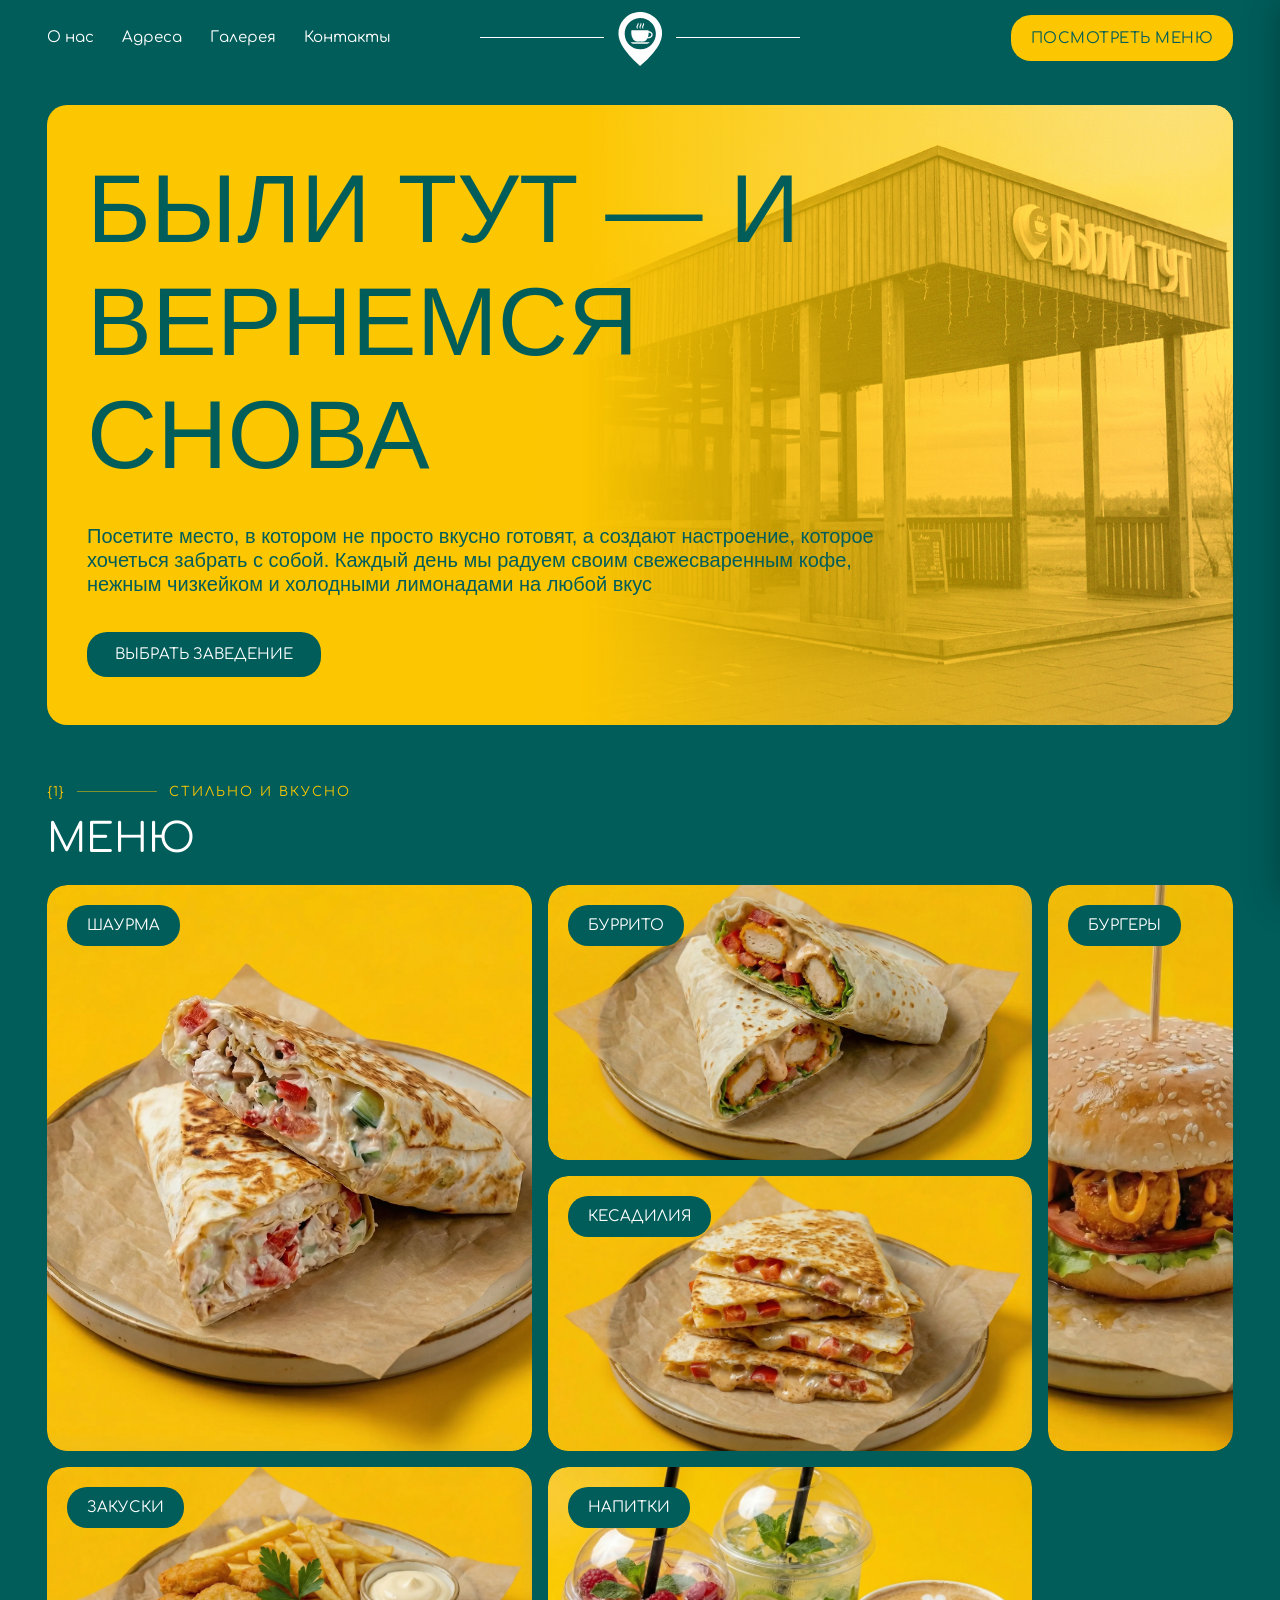
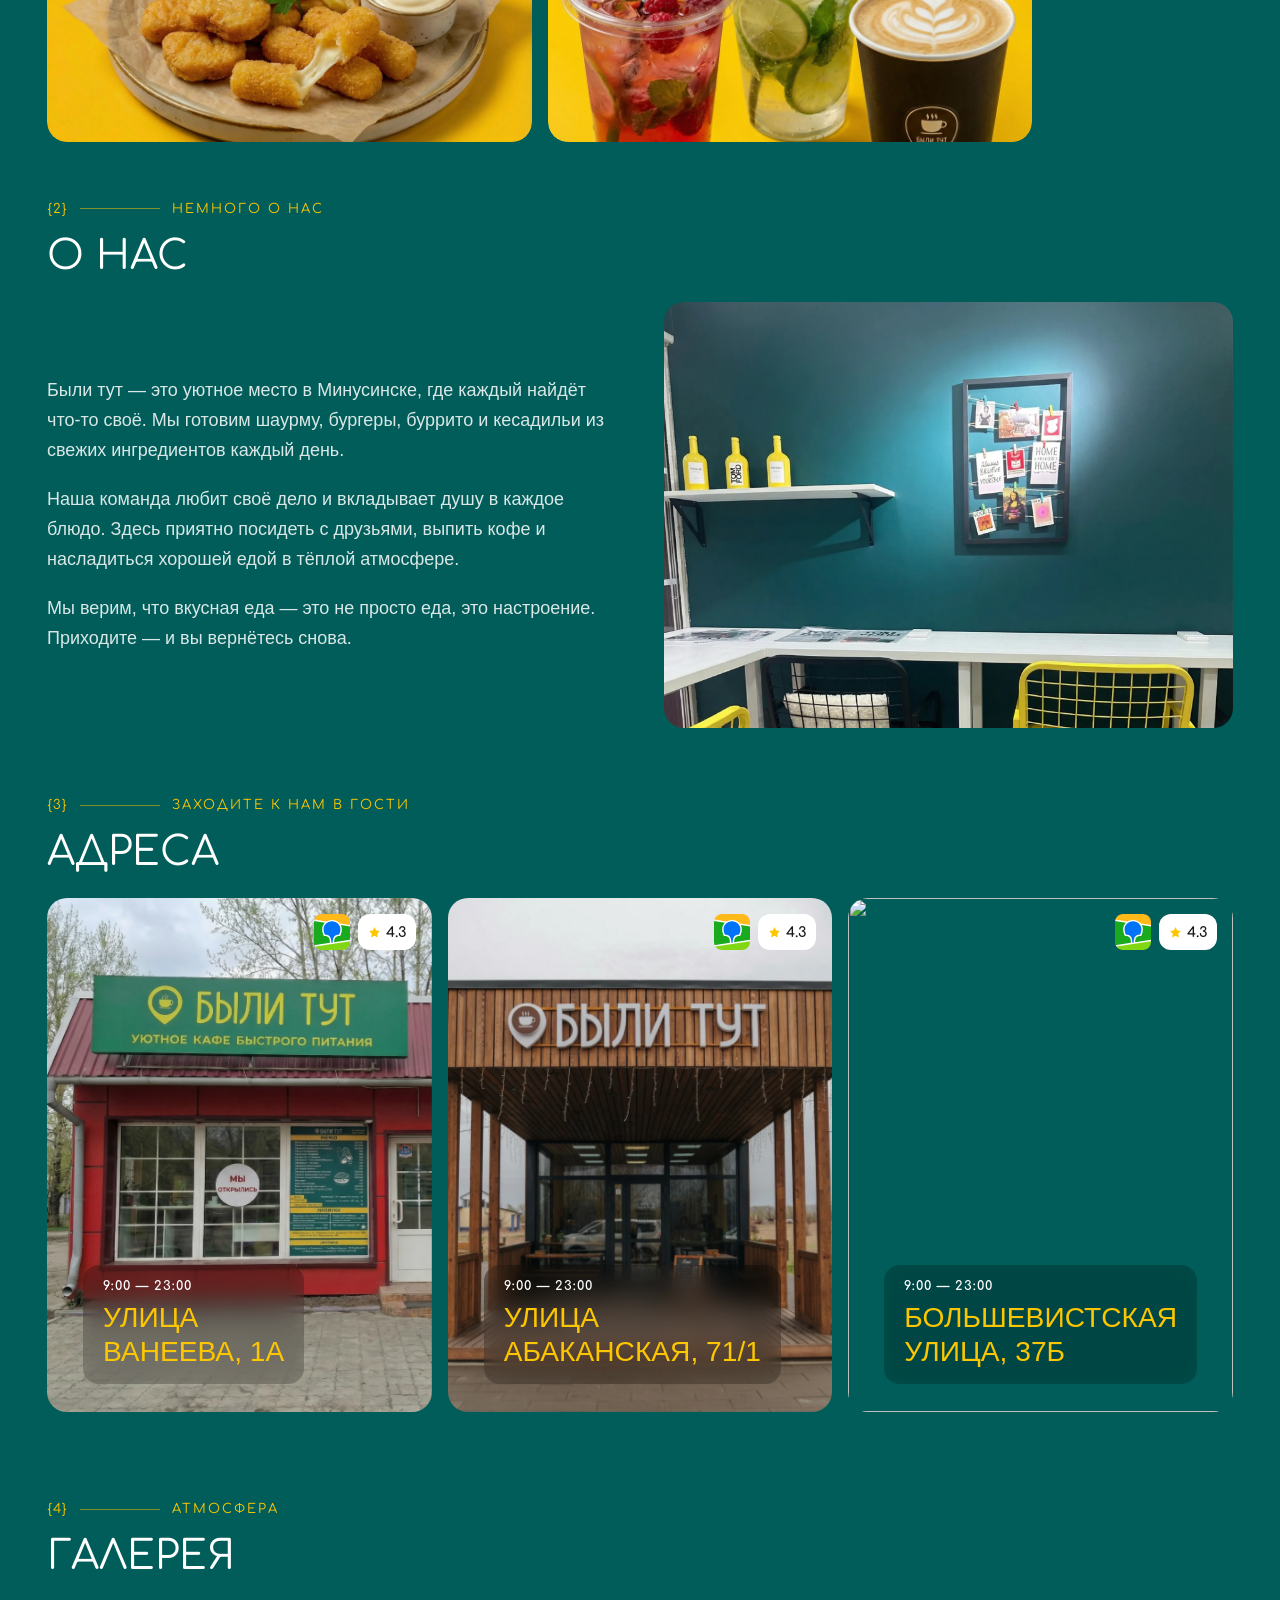
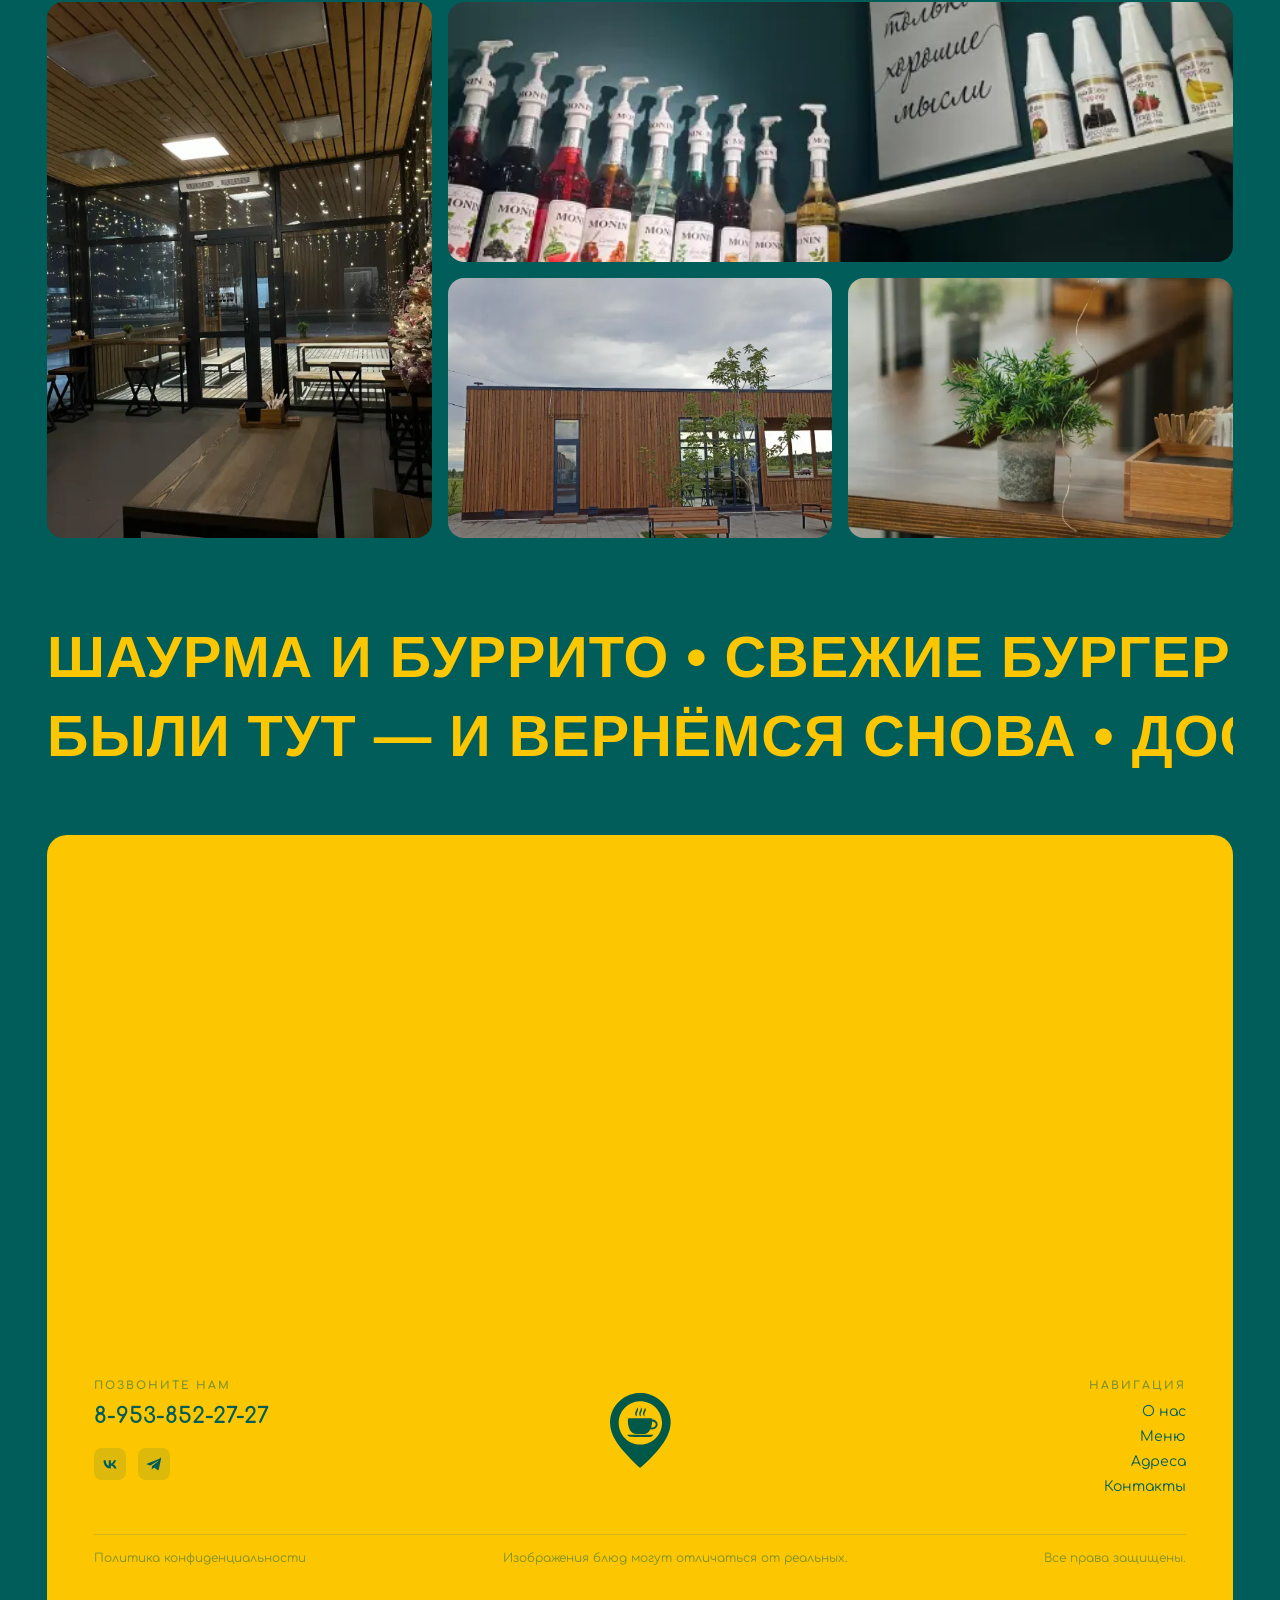
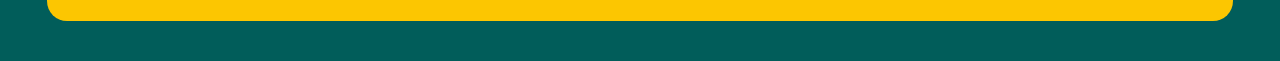
==== commit 6953781c: "Add files via upload" ====
--- a/index.html
+++ b/index.html
@@ -226,6 +226,7 @@
           </div>
         </div>
         <div class="address-card address-card--img">
+          <img src="images/webp/adres3.png" alt="" class="address-card__bg" />
           <div class="address-card__glass"></div>
           <div class="address-card__badges">
             <a href="https://2gis.ru/minusinsk/search/Були%20Тут" class="address-badge address-badge--2gis" target="_blank" aria-label="2GIS">
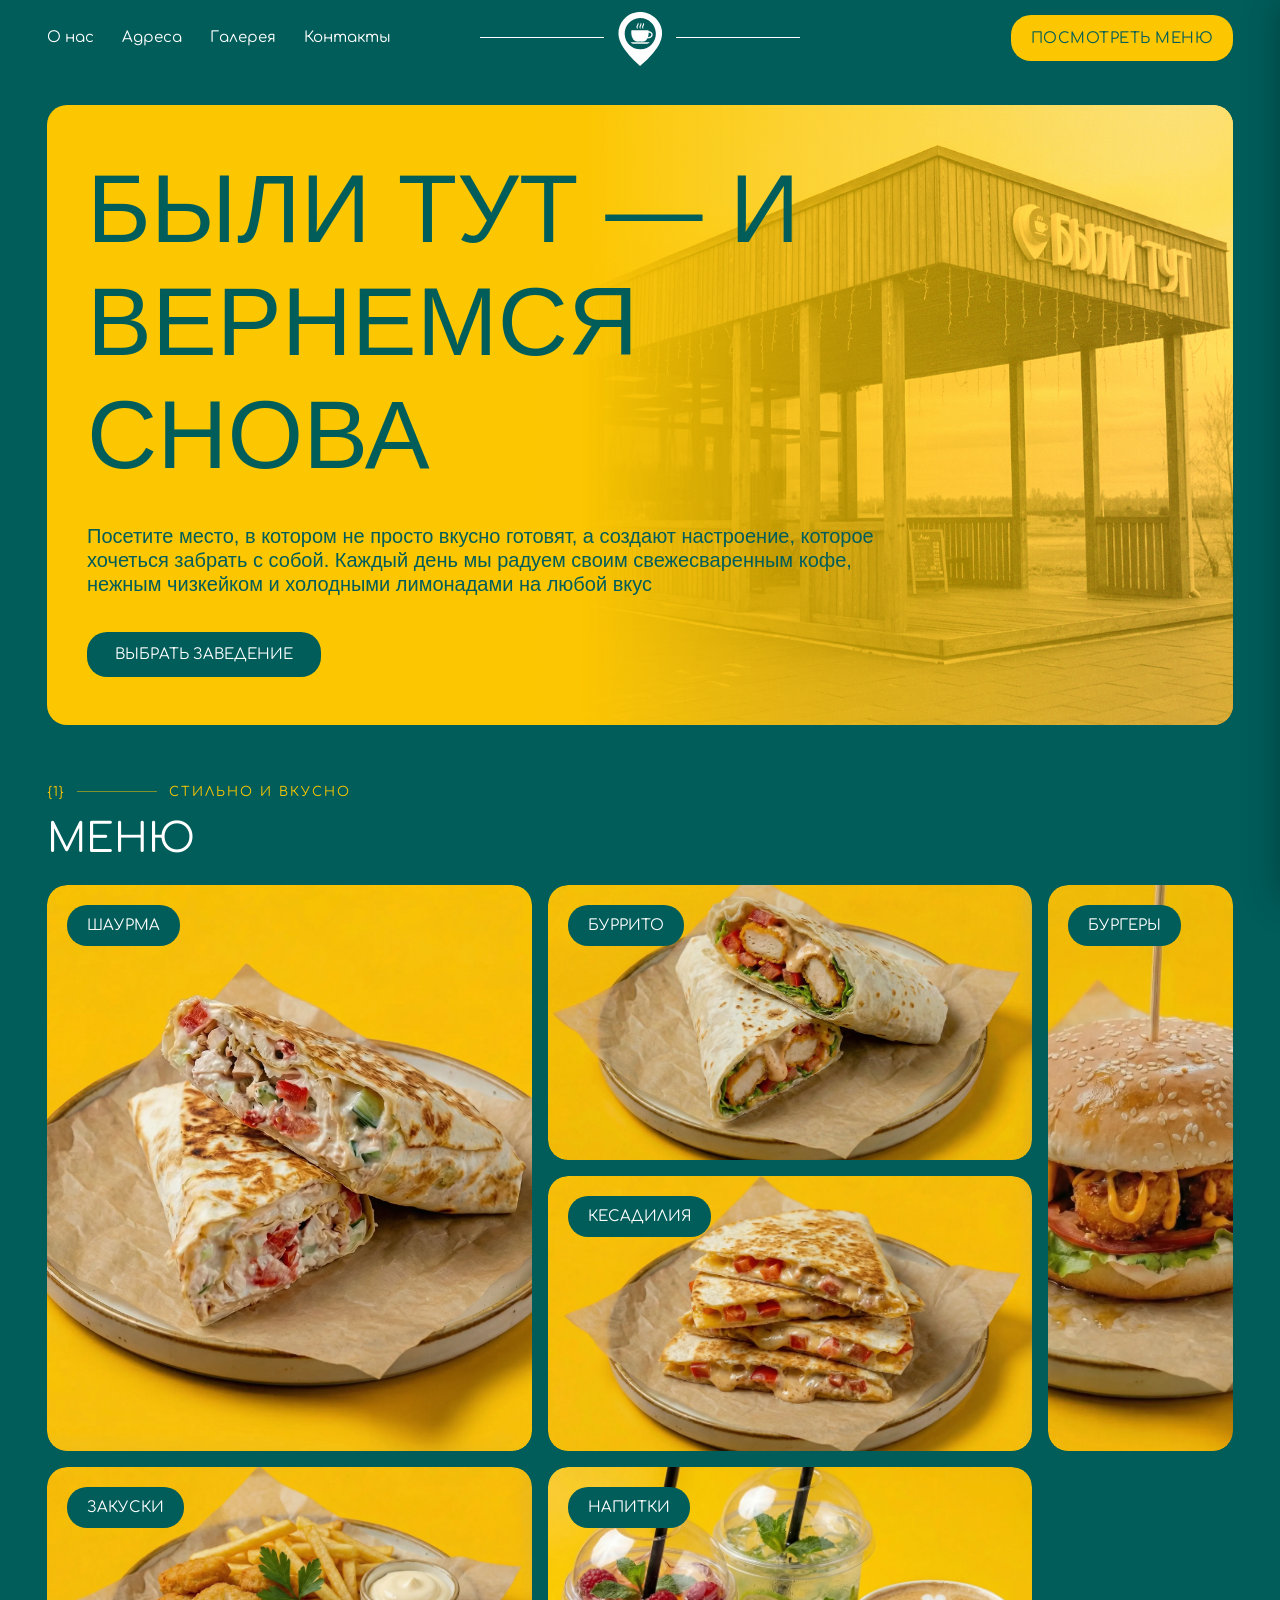
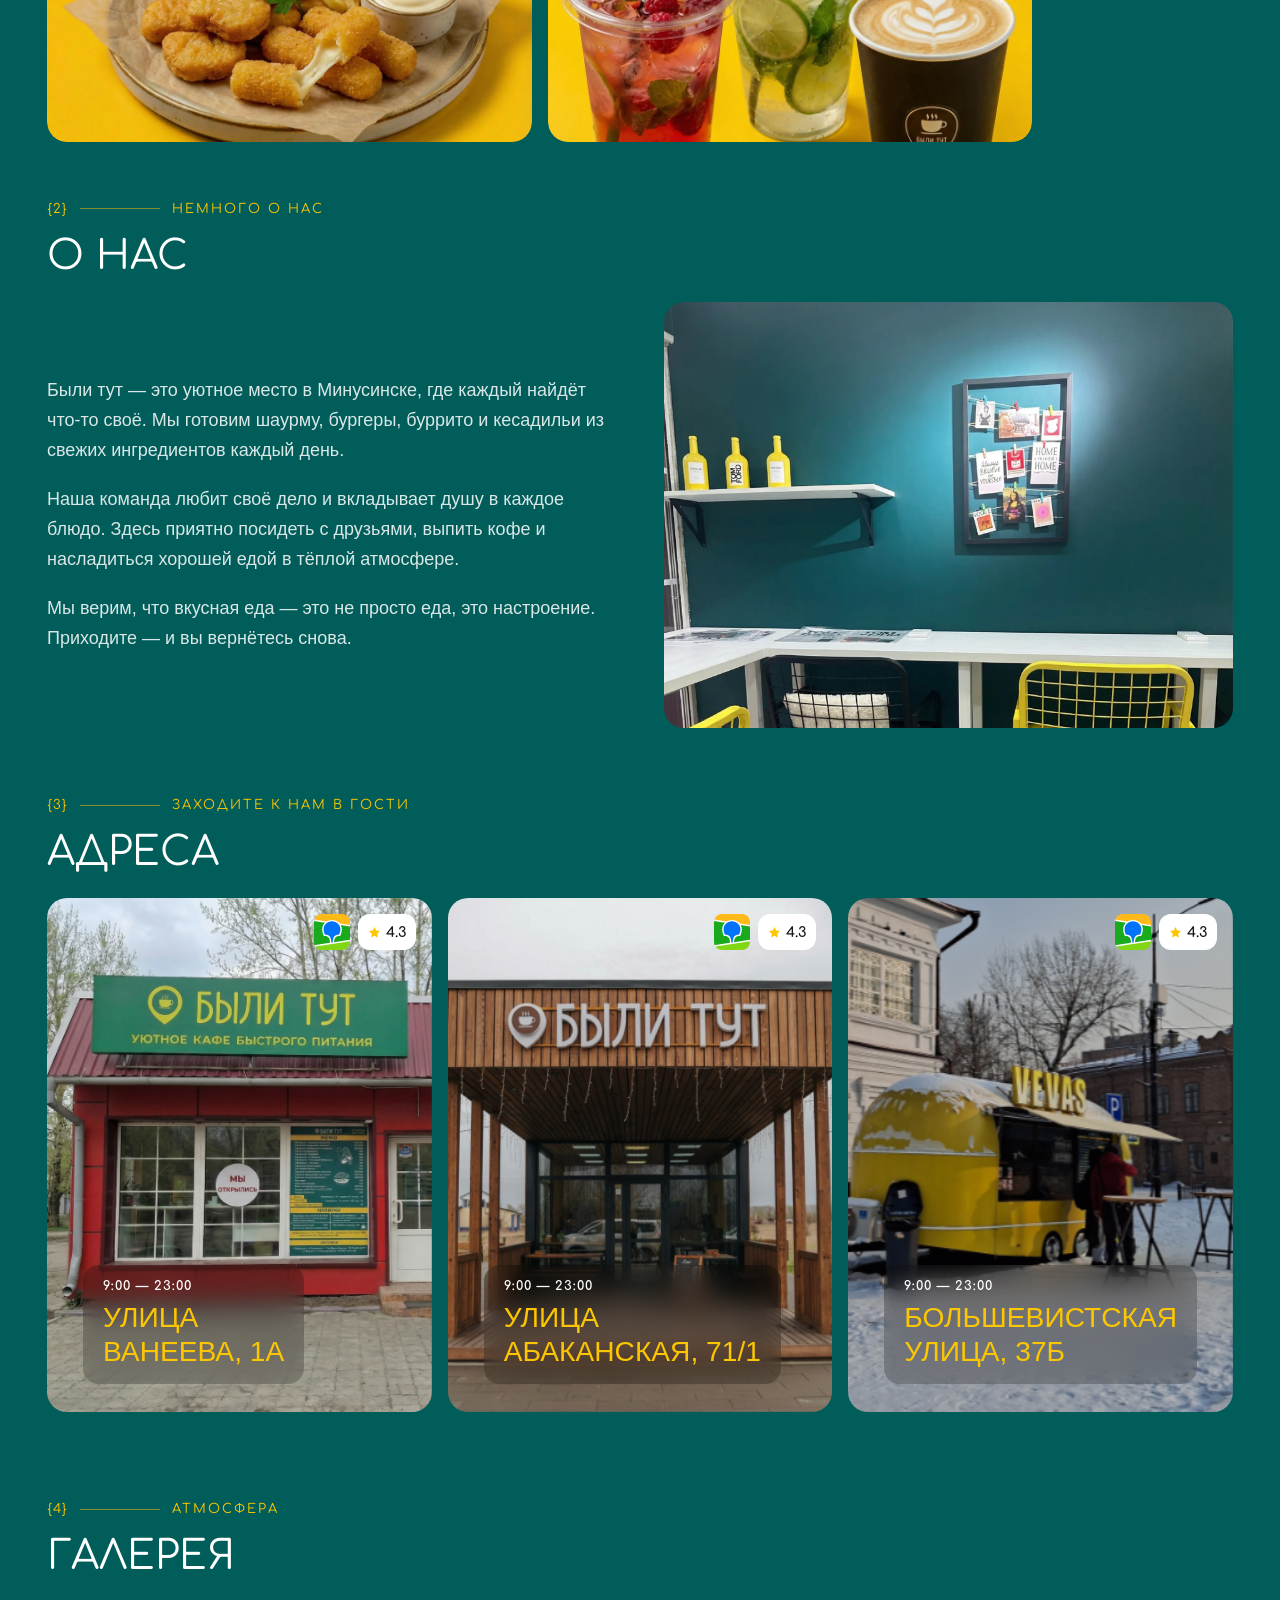
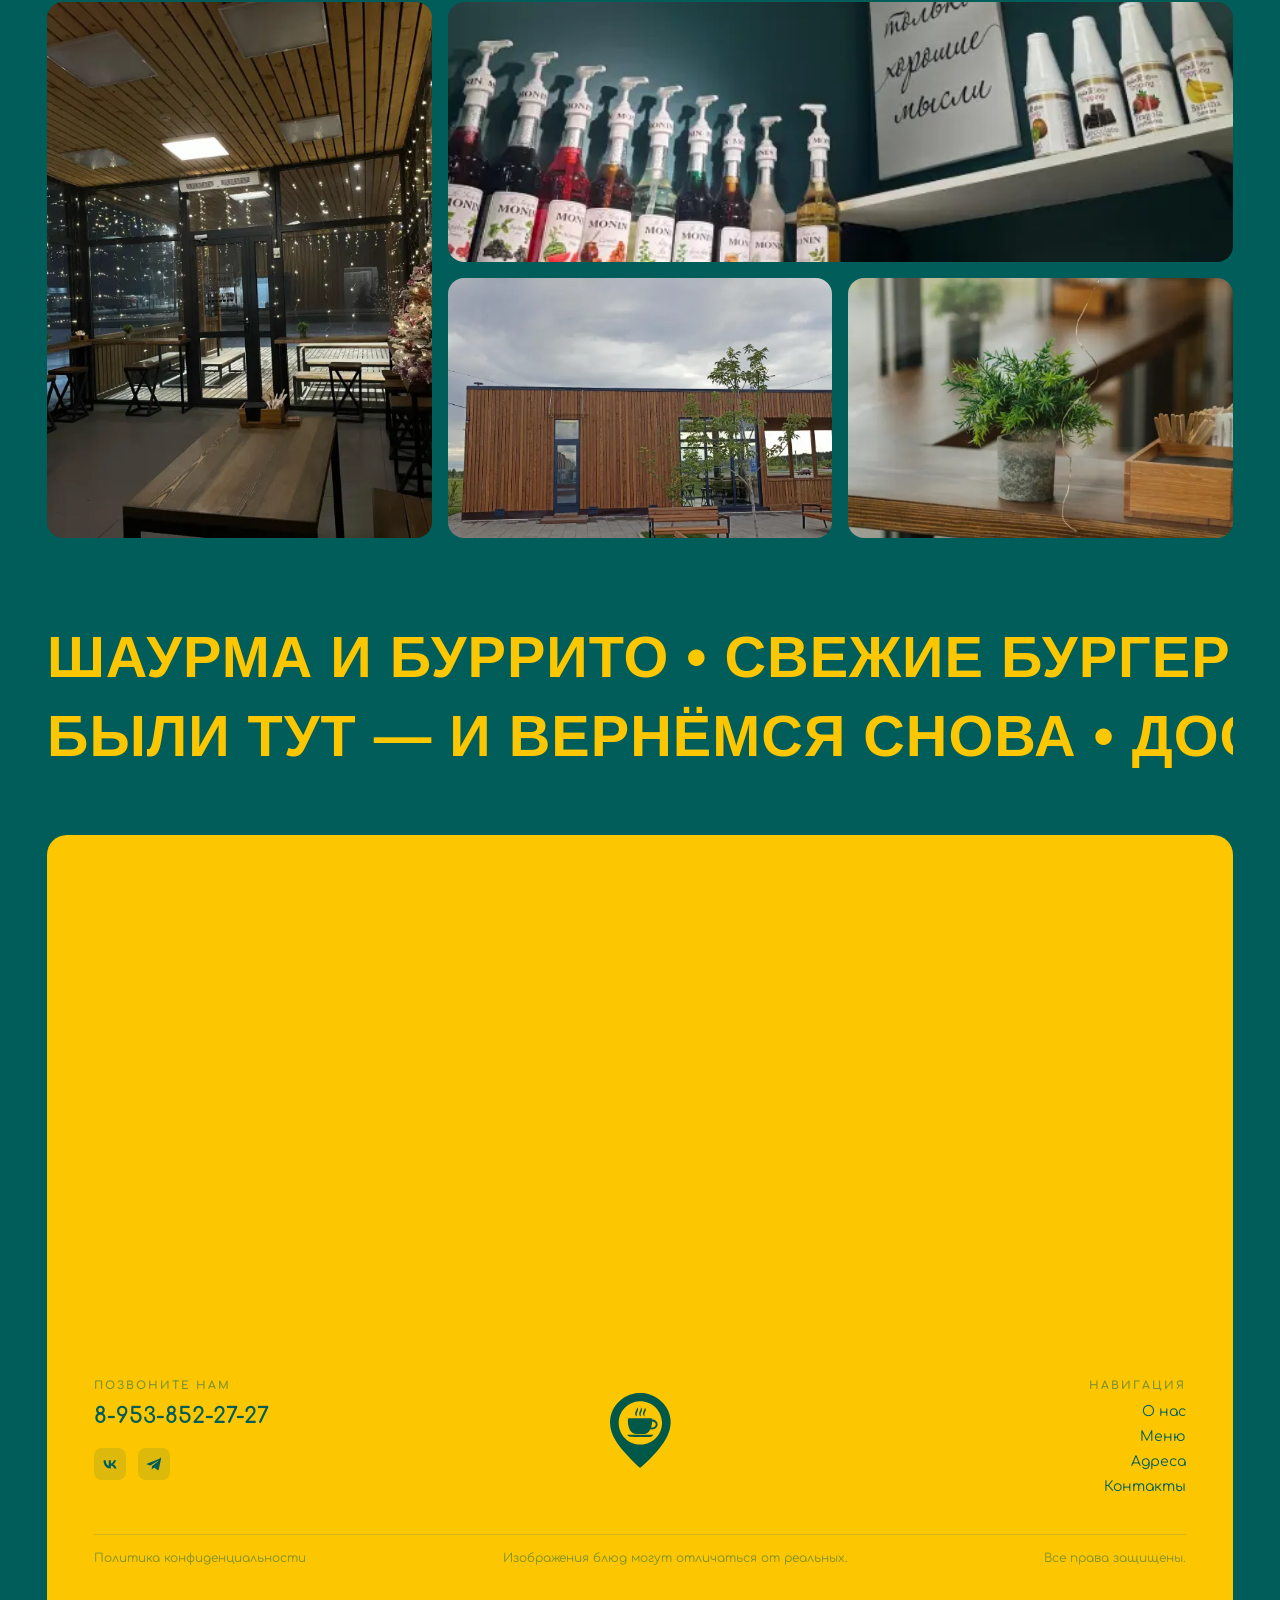
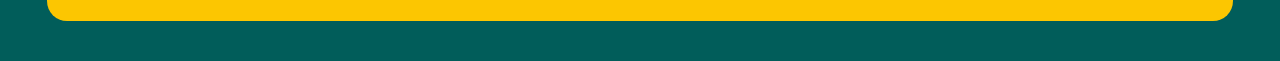
==== commit 53f31291: "Add files via upload" ====
--- a/index.html
+++ b/index.html
@@ -176,7 +176,7 @@
           <p class="about-text">Мы верим, что вкусная еда — это не просто еда, это настроение. Приходите — и вы вернётесь снова.</p>
         </div>
         <div class="about-grid__img">
-          <img src="images/webp/about.webp" alt="О нас" class="about-img" />
+          <img src="images/webp/about.webp" alt="О нас" class="about-img about-img--clickable" onclick="openLightbox('images/webp/about.webp')" />
         </div>
       </div>
     </section>
@@ -397,27 +397,46 @@
     });
   </script>
 
-  <script src="https://api-maps.yandex.ru/2.1/?apikey=YOUR_API_KEY&lang=ru_RU" type="text/javascript"></script>
+  <script src="https://api-maps.yandex.ru/2.1/?lang=ru_RU" type="text/javascript"></script>
   <script>
     ymaps.ready(init);
     function init(){
       var myMap = new ymaps.Map("footer-map", {
-        center: [53.7098, 91.6872],
-        zoom: 13,
-        controls: ['zoomControl']
+        center: [53.692, 91.681],
+        zoom: 14,
+        controls: ['zoomControl', 'fullscreenControl']
       });
-      
+
+      myMap.behaviors.disable('scrollZoom');
+
       var locations = [
-        {coords: [53.7098, 91.6872], name: 'ул. Ванеева, 1А'},
-        {coords: [53.7050, 91.6950], name: 'ул. Абаканская, 71/1'},
-        {coords: [53.699882, 91.710499], name: 'Большевистская ул., 37Б'}
+        {
+          coords: [53.689763, 91.673165],
+          hint: 'ул. Ванеева, 1А',
+          balloon: '<b>Были Тут</b><br>ул. Ванеева, 1А<br>⏰ 9:00 — 23:00'
+        },
+        {
+          coords: [53.686553, 91.658684],
+          hint: 'ул. Абаканская, 71/1',
+          balloon: '<b>Были Тут</b><br>ул. Абаканская, 71/1<br>⏰ 9:00 — 23:00'
+        },
+        {
+          coords: [53.699882, 91.710499],
+          hint: 'Большевистская ул., 37Б',
+          balloon: '<b>Были Тут</b><br>Большевистская ул., 37Б<br>⏰ 9:00 — 23:00'
+        }
       ];
-      
+
       locations.forEach(function(loc) {
         var placemark = new ymaps.Placemark(loc.coords, {
-          balloonContent: loc.name
+          hintContent: loc.hint
         }, {
-          preset: 'islands#redDotIcon'
+          preset: 'islands#icon',
+          iconColor: '#015d5a'
+        });
+        placemark.events.add('click', function() {
+          var url = 'https://yandex.ru/maps/?pt=' + loc.coords[1] + ',' + loc.coords[0] + '&z=17&l=map';
+          window.open(url, '_blank');
         });
         myMap.geoObjects.add(placemark);
       });
--- a/style.css
+++ b/style.css
@@ -647,6 +647,11 @@
   display: block;
 }
 
+.about-img--clickable {
+  cursor: pointer;
+}
+
+
 /* ===========================
    PAGE TRANSITION
    =========================== */
@@ -1220,10 +1225,9 @@
   }
   .about-text { font-size: 16px; }
 
-  /* Addresses */
-  .addresses-grid { grid-template-columns: repeat(2, 1fr); gap: 12px; }
-  .addresses-grid .address-card:nth-child(3) { display: none; }
-  .address-card { min-height: 420px; }
+  /* Addresses — 3 cols on tablet, all cards visible */
+  .addresses-grid { grid-template-columns: repeat(3, 1fr); gap: 12px; }
+  .address-card { min-height: 360px; }
 
   /* Gallery */
   .gallery-grid {
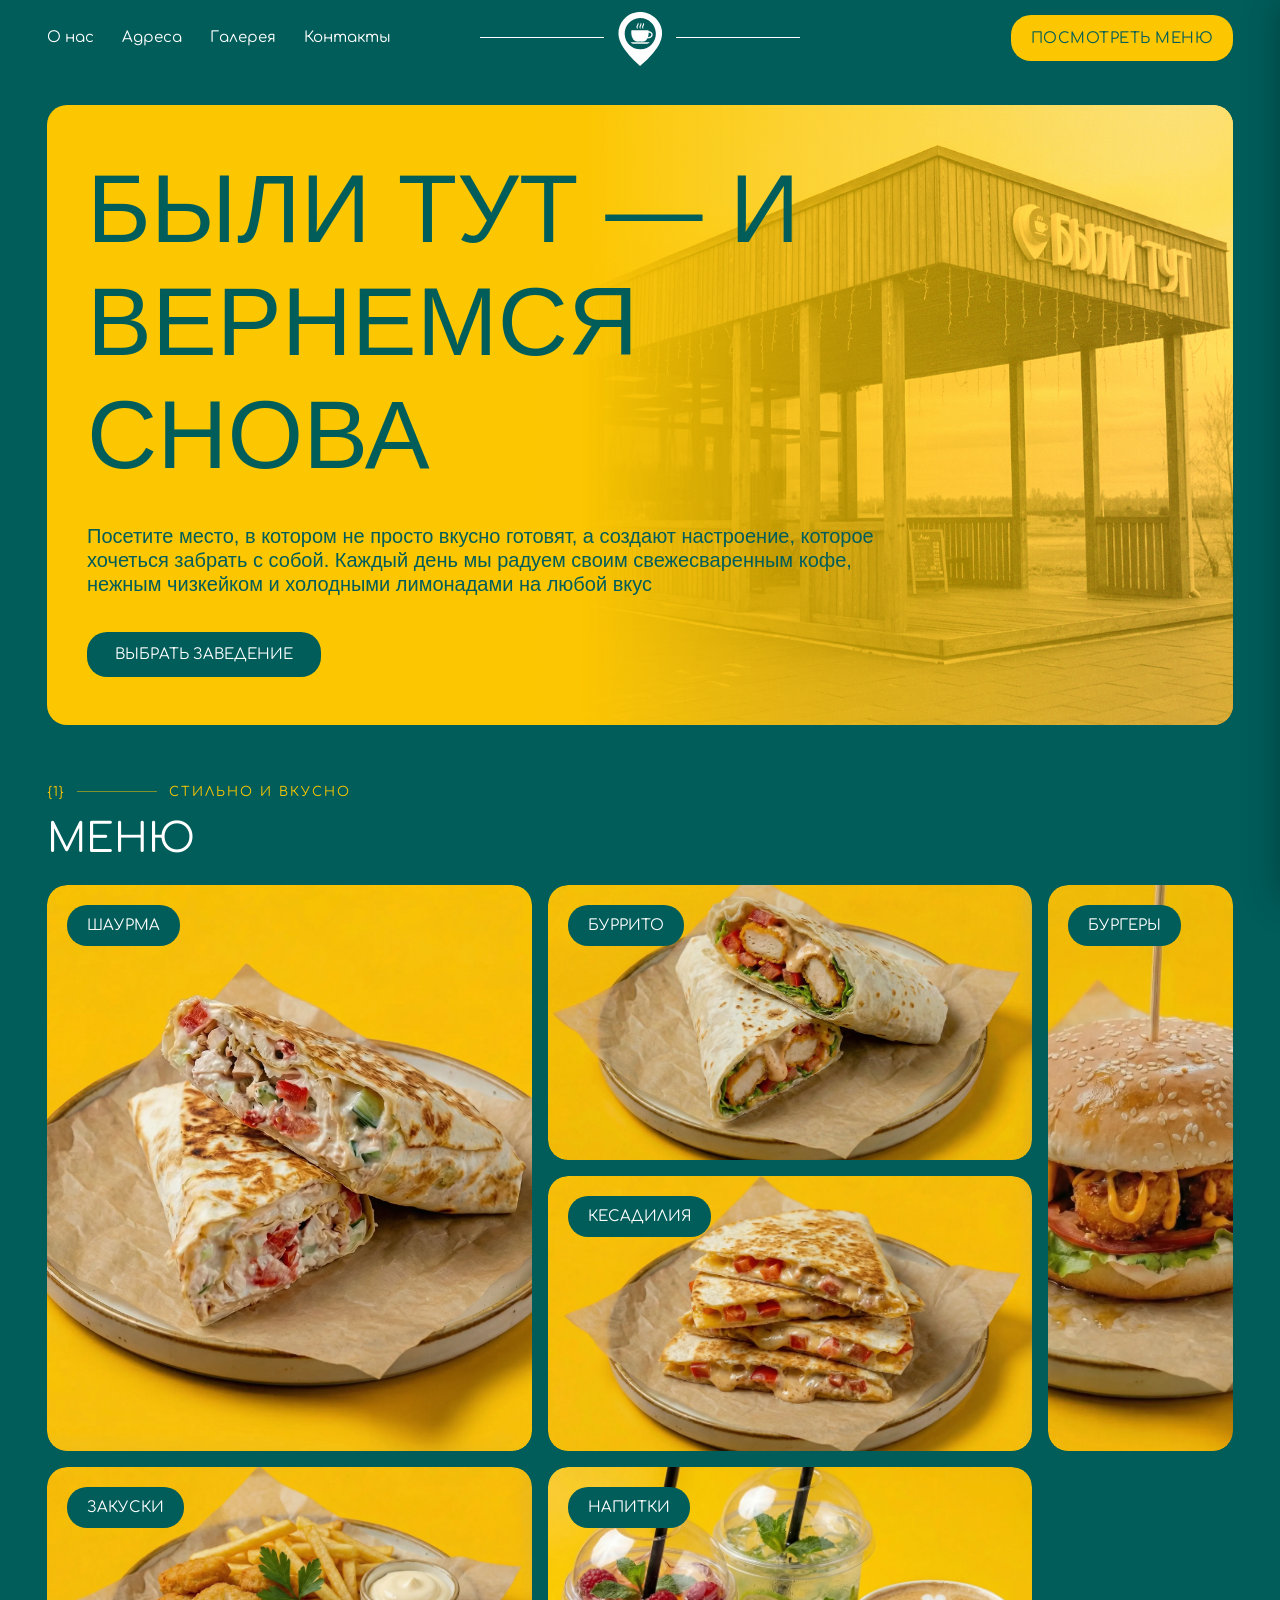
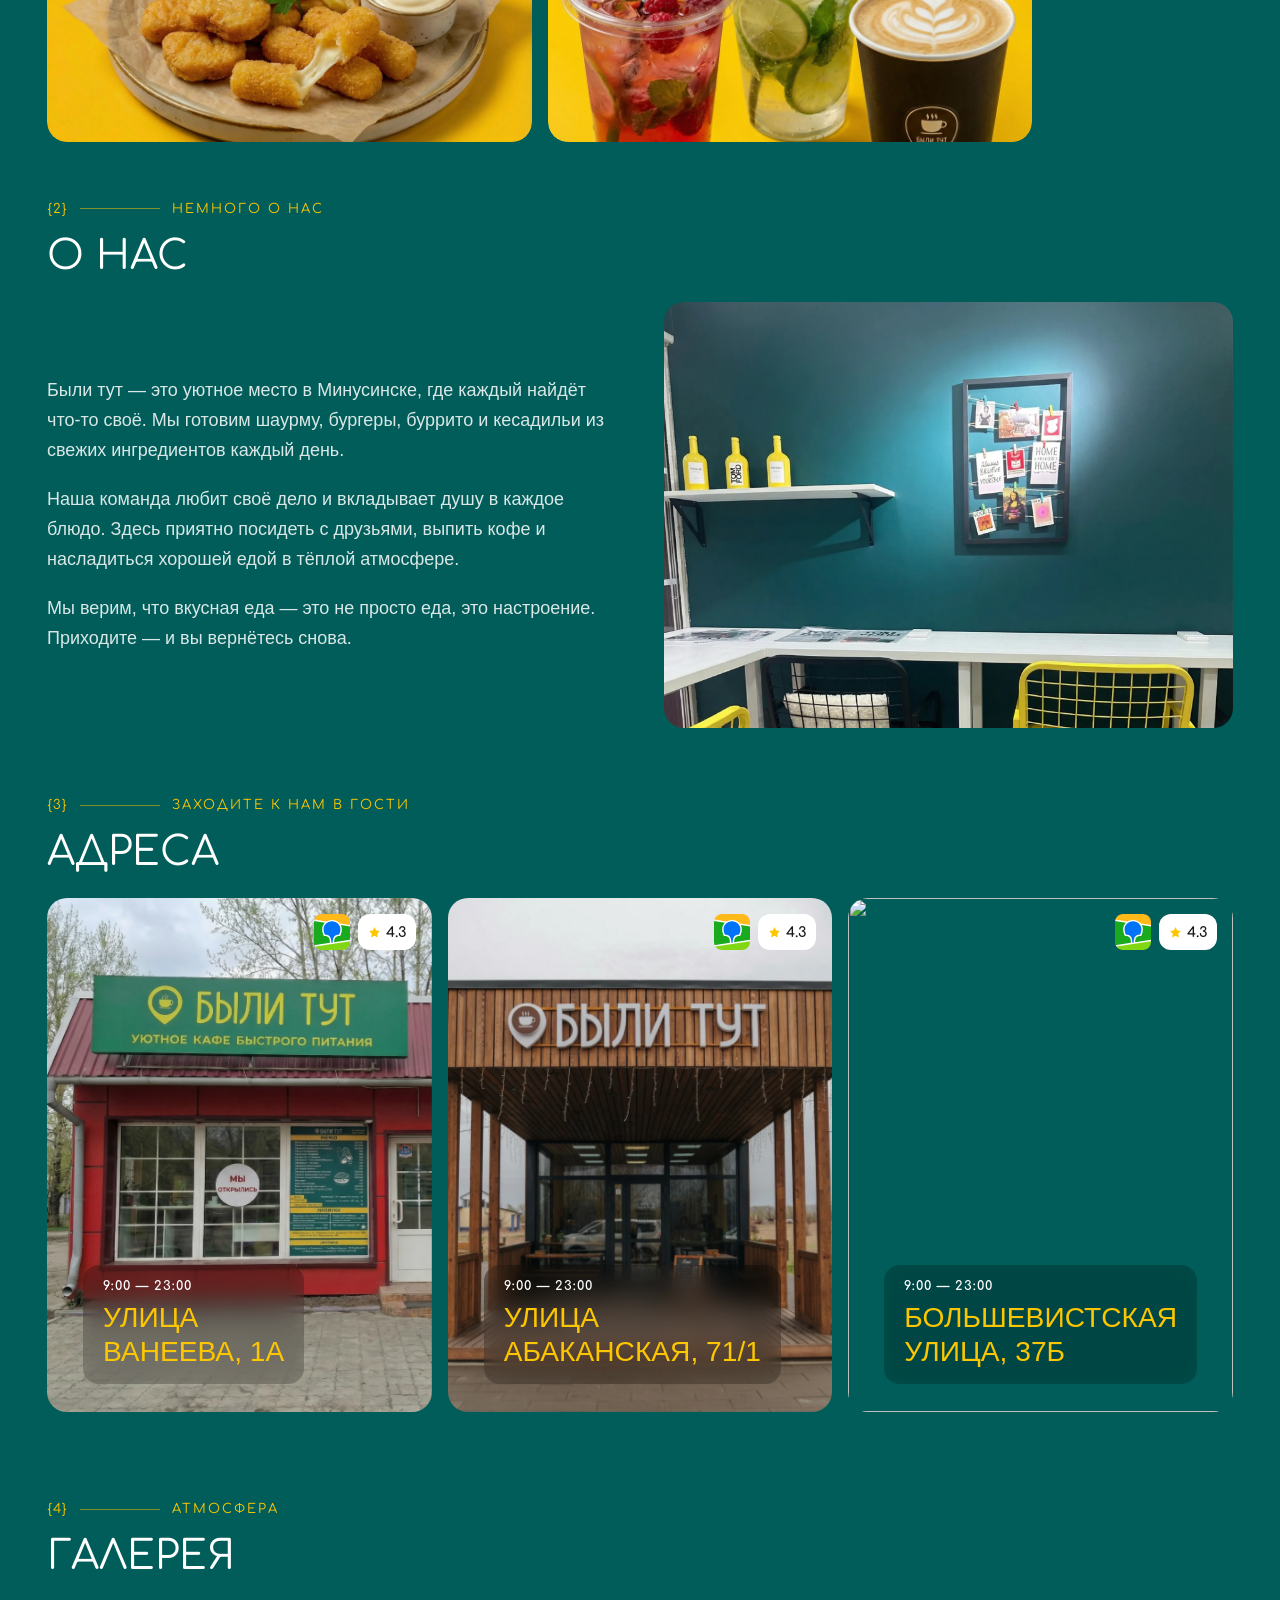
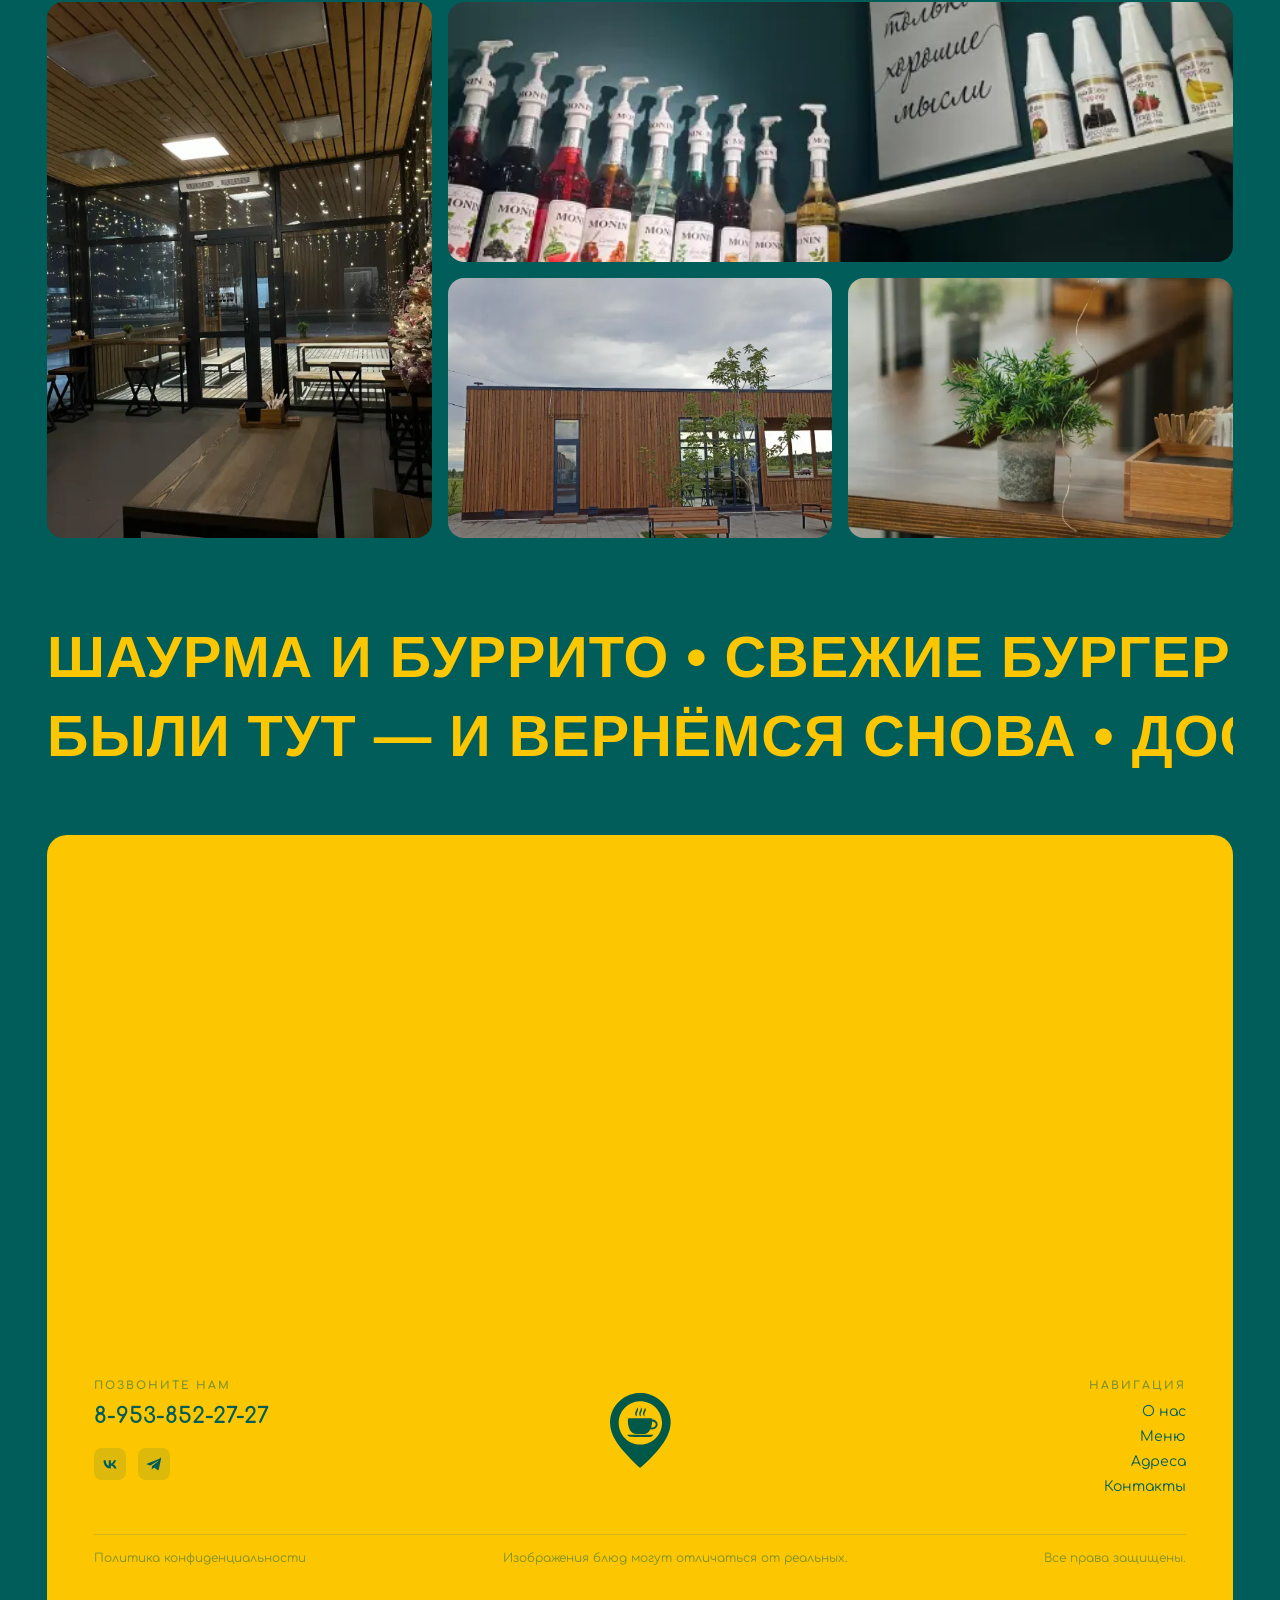
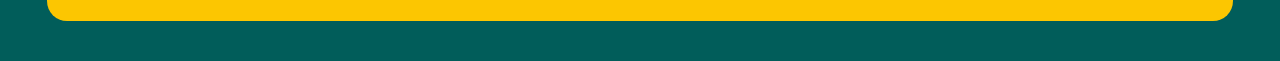
==== commit caa8ab70: "Add files via upload" ====
--- a/index.html
+++ b/index.html
@@ -226,7 +226,7 @@
           </div>
         </div>
         <div class="address-card address-card--img">
-          <img src="images/webp/adres3.png" alt="" class="address-card__bg" />
+          <img src="images/webp/adres3.webp" alt="" class="address-card__bg" />
           <div class="address-card__glass"></div>
           <div class="address-card__badges">
             <a href="https://2gis.ru/minusinsk/search/Були%20Тут" class="address-badge address-badge--2gis" target="_blank" aria-label="2GIS">
@@ -443,6 +443,41 @@
     }
   </script>
   <script src="script.js"></script>
+  <script>
+    if (/Mobi|Android|iPhone|iPad/i.test(navigator.userAgent)) {
+      document.querySelectorAll('a[href*="vk.com"]').forEach(a => {
+        a.addEventListener('click', function(e) {
+          e.preventDefault();
+          const fallback = this.href;
+          const deep = 'vkontakte://vk.com/im/channels/-231061182';
+          const t = setTimeout(() => { window.location.href = fallback; }, 1000);
+          window.location.href = deep;
+          window.addEventListener('blur', () => clearTimeout(t), { once: true });
+        });
+      });
+      document.querySelectorAll('a[href*="t.me"]').forEach(a => {
+        a.addEventListener('click', function(e) {
+          e.preventDefault();
+          const fallback = this.href;
+          const deep = 'tg://resolve?domain=bili_tut_minusinsk';
+          const t = setTimeout(() => { window.location.href = fallback; }, 1000);
+          window.location.href = deep;
+          window.addEventListener('blur', () => clearTimeout(t), { once: true });
+        });
+      });
+      document.querySelectorAll('a[href*="2gis.ru"]').forEach(a => {
+        a.addEventListener('click', function(e) {
+          e.preventDefault();
+          const fallback = this.href;
+          const url = new URL(fallback);
+          const deep = 'dgis://2gis.ru' + url.pathname + url.search;
+          const t = setTimeout(() => { window.open(fallback, '_blank'); }, 1000);
+          window.location.href = deep;
+          window.addEventListener('blur', () => clearTimeout(t), { once: true });
+        });
+      });
+    }
+  </script>
   <script>
     function openLightbox(src) {
       document.getElementById('lightbox-img').src = src;
